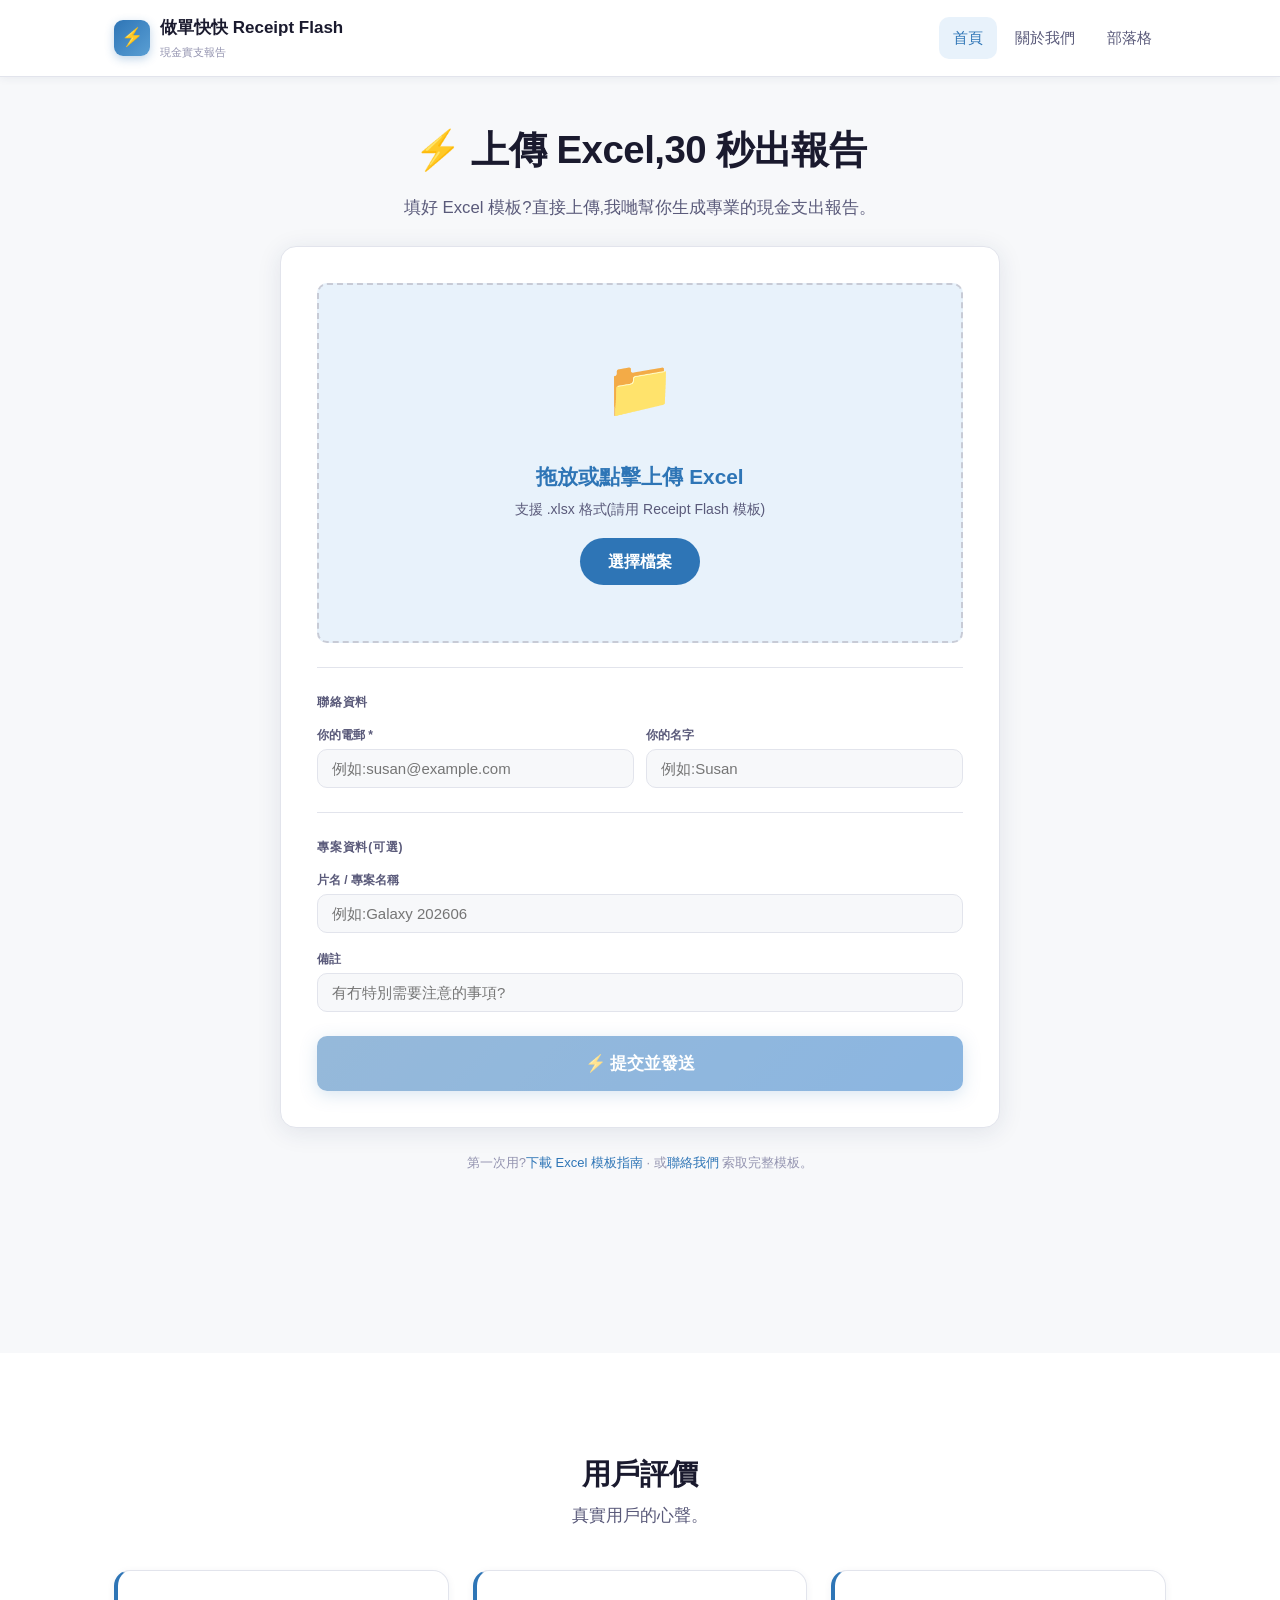
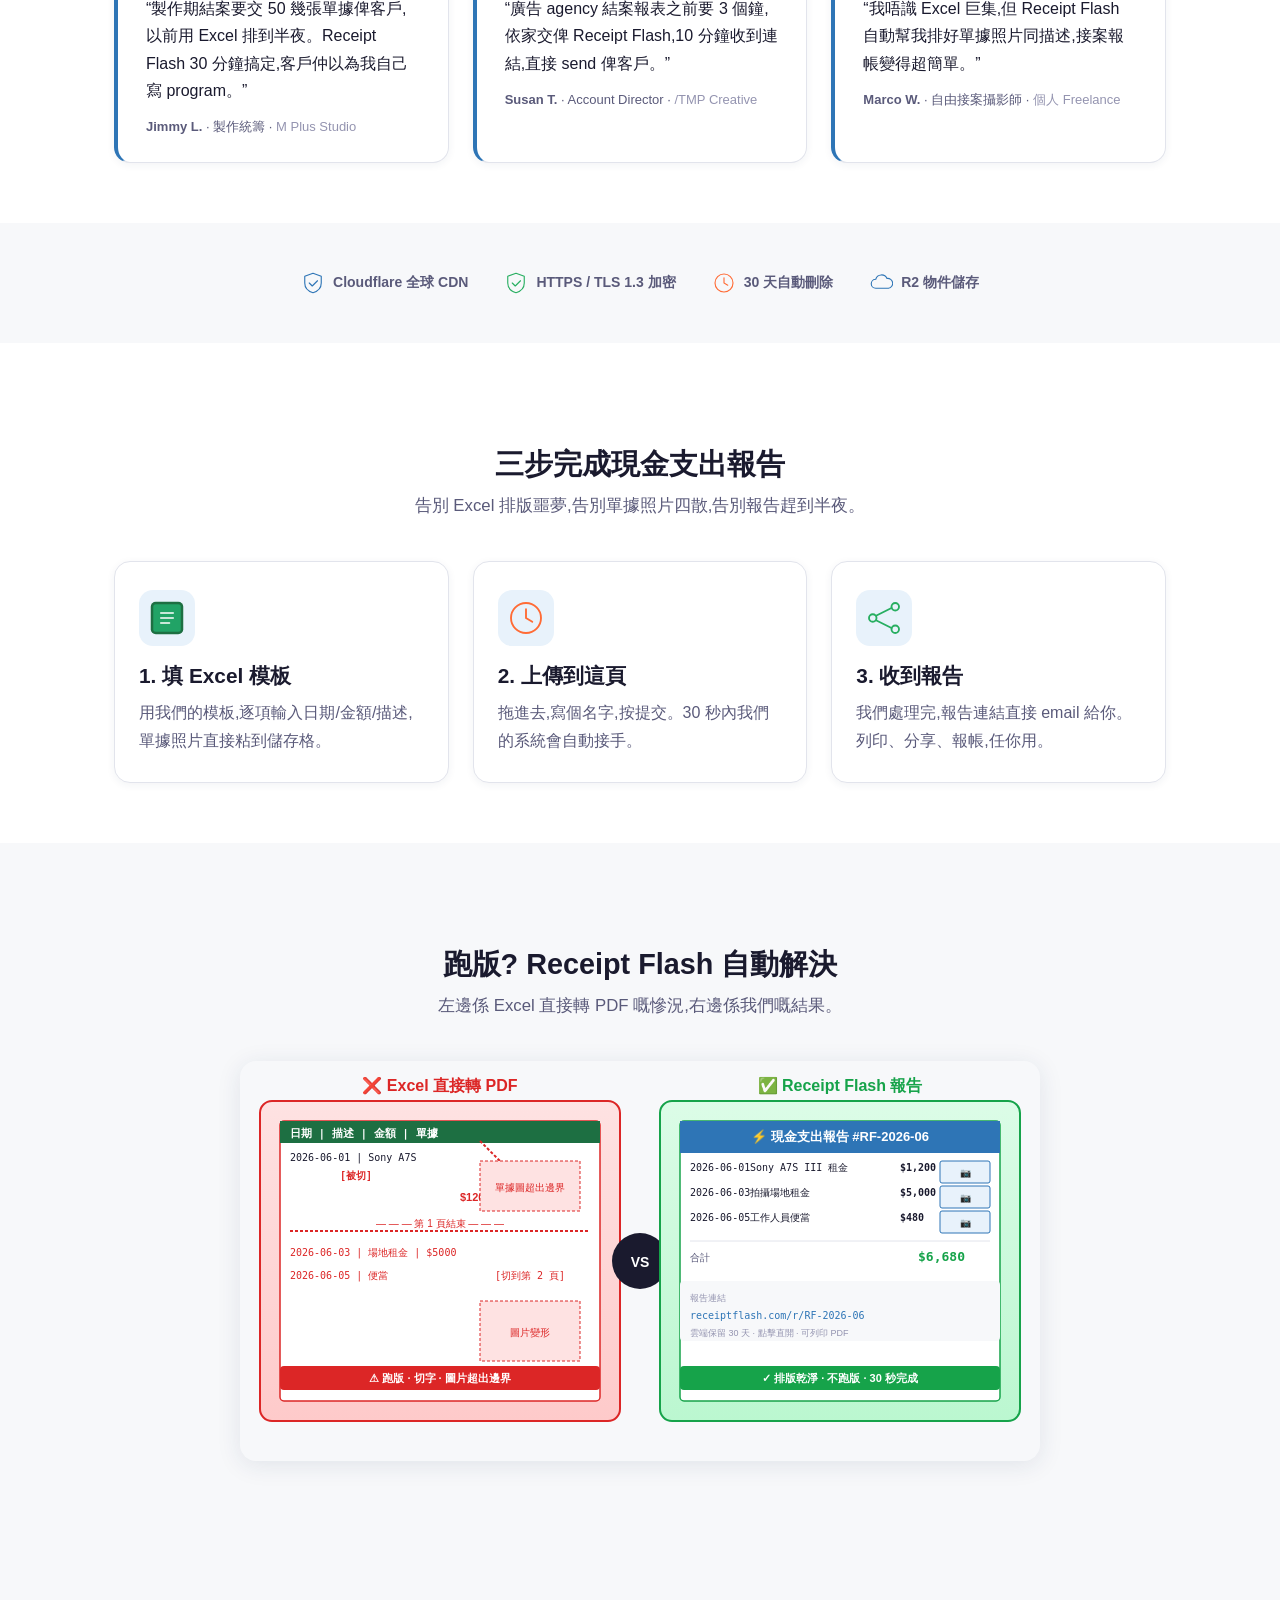
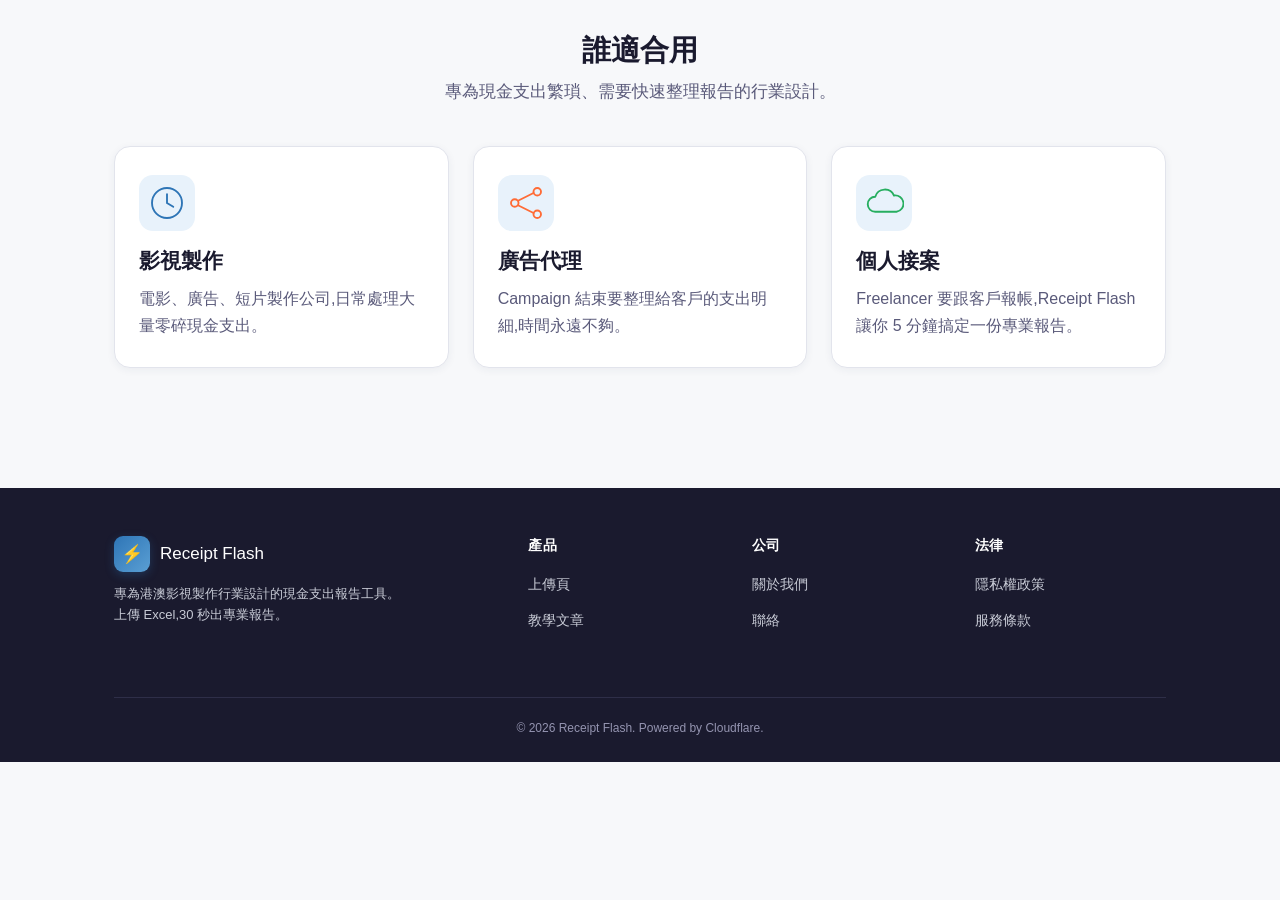
==== index.html @ 972cb915 "feat: v9 source with Discord webhook + FAQ schema + testimonials" ====
<!DOCTYPE html>
<html lang="zh-Hant">
<head>
<meta charset="UTF-8">
<meta name="viewport" content="width=device-width, initial-scale=1.0">
<title>做單快快 Receipt Flash — 上傳 Excel 30 秒出報告</title>
<meta name="description" content="專為港澳影視製作行業設計的現金支出報告工具。上傳 Excel,30 秒出專業報告。">
<meta property="og:type" content="product">
<meta property="og:title" content="做單快快 Receipt Flash — 上傳 Excel 30 秒出報告">
<meta property="og:description" content="專為港澳影視製作行業設計的現金支出報告工具。上傳 Excel,30 秒出專業報告。">
<meta property="og:image" content="https://receiptflash.com/_brand/og-image.svg">
<meta property="og:url" content="https://receiptflash.com/index.html">
<meta name="twitter:card" content="summary_large_image">
<meta name="twitter:title" content="做單快快 Receipt Flash — 上傳 Excel 30 秒出報告">
<meta name="twitter:description" content="專為港澳影視製作行業設計的現金支出報告工具。上傳 Excel,30 秒出專業報告。">
<meta name="twitter:image" content="https://receiptflash.com/_brand/og-image.svg">
<link rel="icon" type="image/svg+xml" href="/_brand/favicon.svg">
<link rel="stylesheet" href="assets/style.css">

<!-- Icon sprite (hidden) -->
<svg xmlns="http://www.w3.org/2000/svg" style="display:none;" aria-hidden="true">
  <symbol id="icon-excel" viewBox="0 0 64 64"><rect x="6" y="6" width="52" height="52" rx="8" fill="#1d6f42"/><rect x="10" y="10" width="44" height="44" rx="4" fill="#21a366"/><path d="M22 24h20M22 32h20M22 40h14" stroke="#fff" stroke-width="2.5" stroke-linecap="round"/></symbol>
  <symbol id="icon-shield" viewBox="0 0 64 64"><path d="M32 6L10 14v18c0 14 9 22 22 26 13-4 22-12 22-26V14L32 6z" fill="none" stroke="currentColor" stroke-width="3" stroke-linejoin="round"/><path d="M22 32l8 8 14-14" fill="none" stroke="currentColor" stroke-width="3" stroke-linecap="round" stroke-linejoin="round"/></symbol>
  <symbol id="icon-clock" viewBox="0 0 64 64"><circle cx="32" cy="32" r="24" fill="none" stroke="currentColor" stroke-width="3"/><path d="M32 18v14l10 6" fill="none" stroke="currentColor" stroke-width="3" stroke-linecap="round"/></symbol>
  <symbol id="icon-cloud" viewBox="0 0 64 64"><path d="M18 46a12 12 0 010-24 16 16 0 0130-2 10 10 0 014 26H18z" fill="none" stroke="currentColor" stroke-width="3" stroke-linejoin="round"/></symbol>
  <symbol id="icon-share" viewBox="0 0 64 64"><circle cx="14" cy="32" r="6" fill="none" stroke="currentColor" stroke-width="3"/><circle cx="50" cy="14" r="6" fill="none" stroke="currentColor" stroke-width="3"/><circle cx="50" cy="50" r="6" fill="none" stroke="currentColor" stroke-width="3"/><path d="M20 28l24-12M20 36l24 12" fill="none" stroke="currentColor" stroke-width="3" stroke-linecap="round"/></symbol>
</svg>
<style>
  /* 上傳頁專用樣式 */
  .upload-hero { padding: 48px 0 24px; }
  .upload-card {
    background: var(--surface);
    border-radius: var(--radius);
    padding: 36px;
    box-shadow: var(--shadow);
    max-width: 720px;
    margin: 0 auto;
    border: 1px solid var(--border);
  }
  .upload-zone {
    border: 2px dashed var(--border-strong);
    border-radius: var(--radius-sm);
    padding: 56px 24px;
    text-align: center;
    cursor: pointer;
    transition: all .2s;
    background: var(--primary-soft);
  }
  .upload-zone:hover, .upload-zone.dragover {
    border-color: var(--primary);
    background: #dceeff;
    transform: translateY(-2px);
  }
  .upload-zone .icon { font-size: 56px; margin-bottom: 12px; }
  .upload-zone h3 { color: var(--primary); margin-bottom: 8px; }
  .upload-zone p { color: var(--text-2); font-size: 14px; margin-bottom: 0; }
  .upload-zone .browse {
    display: inline-block;
    background: var(--primary);
    color: white;
    padding: 10px 28px;
    border-radius: 999px;
    font-weight: 600;
    margin-top: 16px;
  }
  .upload-zone input[type=file] { display: none; }
  .file-preview {
    display: none;
    margin: 0 0 24px;
    background: var(--primary-soft);
    border: 1.5px solid var(--primary);
    border-radius: var(--radius-sm);
    padding: 16px 18px;
    align-items: center;
    gap: 14px;
  }
  .file-preview.show { display: flex; }
  .file-preview .file-icon { font-size: 32px; }
  .file-preview .file-info { flex: 1; min-width: 0; }
  .file-preview .file-name { font-weight: 600; overflow: hidden; text-overflow: ellipsis; white-space: nowrap; }
  .file-preview .file-size { font-size: 12px; color: var(--text-2); margin-top: 2px; }
  .file-preview .file-remove {
    background: none; border: 1.5px solid var(--border);
    border-radius: 50%; width: 28px; height: 28px;
    cursor: pointer; color: var(--muted);
  }
  .file-preview .file-remove:hover { background: #fee2e2; color: #dc2626; border-color: #fca5a5; }
  .form-row { display: flex; gap: 12px; margin-bottom: 16px; }
  .form-field { flex: 1; }
  .form-field label { display: block; font-size: 12px; color: var(--text-2); margin-bottom: 4px; font-weight: 600; }
  .form-section { padding-top: 24px; border-top: 1px solid var(--border); margin-top: 24px; }
  .form-section:first-of-type { padding-top: 0; border-top: none; margin-top: 0; }
  .form-section .form-label { font-size: 12px; font-weight: 700; color: var(--text-2); text-transform: uppercase; letter-spacing: .8px; margin-bottom: 12px; }
  .submit-btn {
    width: 100%;
    padding: 16px;
    background: linear-gradient(135deg, var(--primary) 0%, #1a6fc4 100%);
    color: white;
    border: none;
    border-radius: var(--radius-sm);
    font-size: 17px;
    font-weight: 700;
    cursor: pointer;
    margin-top: 24px;
    display: flex;
    align-items: center;
    justify-content: center;
    gap: 10px;
    box-shadow: 0 4px 16px rgba(46,117,182,.35);
  }
  .submit-btn:hover { transform: translateY(-2px); box-shadow: 0 8px 24px rgba(46,117,182,.4); }
  .submit-btn:disabled { opacity: .5; cursor: not-allowed; transform: none; }
  .submit-btn .spinner {
    width: 18px; height: 18px;
    border: 2.5px solid rgba(255,255,255,.4);
    border-top-color: white;
    border-radius: 50%;
    animation: spin .7s linear infinite;
    display: none;
  }
  .submit-btn.loading .spinner { display: block; }
  .submit-btn.loading .btn-text { display: none; }
  @keyframes spin { to { transform: rotate(360deg); } }
  .loading-overlay {
    display: none; position: fixed; inset: 0;
    background: rgba(255,255,255,.92);
    z-index: 999; align-items: center; justify-content: center;
    flex-direction: column; gap: 16px;
  }
  .loading-overlay.show { display: flex; }
  .loading-spinner {
    width: 48px; height: 48px;
    border: 4px solid var(--primary-soft);
    border-top-color: var(--primary);
    border-radius: 50%;
    animation: spin .8s linear infinite;
  }
  .success-panel { display: none; text-align: center; padding: 40px 0; }
  .success-panel.show { display: block; }
  .success-panel .icon { font-size: 64px; margin-bottom: 12px; }
  .success-panel h2 { color: var(--success); }
  .success-id {
    background: var(--primary-soft);
    border: 1.5px solid var(--primary);
    border-radius: var(--radius-sm);
    padding: 16px 20px;
    margin: 20px 0;
    line-height: 1.7;
    color: var(--text-2);
  }
  .success-id strong { color: var(--primary); font-size: 16px; display: block; margin-bottom: 6px; }
</style>
</head>
<body>

<div id="site-header"></div>

<main>
  <section class="upload-hero">
    <div class="container">
      <div class="text-center mb-3">
        <h1>⚡ 上傳 Excel,30 秒出報告</h1>
        <p style="font-size: 1.05rem; color: var(--text-2); max-width: 560px; margin: 0 auto;">填好 Excel 模板?直接上傳,我哋幫你生成專業的現金支出報告。</p>
      </div>
      <div class="upload-card">

        <div id="upload-form">
          <div class="upload-zone" id="drop-zone" onclick="document.getElementById('file-input').click()">
            <input type="file" id="file-input" accept=".xlsx,.xls" />
            <div class="icon">📁</div>
            <h3>拖放或點擊上傳 Excel</h3>
            <p>支援 .xlsx 格式(請用 Receipt Flash 模板)</p>
            <span class="browse">選擇檔案</span>
          </div>

          <div class="file-preview" id="file-preview">
            <div class="file-icon">📊</div>
            <div class="file-info">
              <div class="file-name" id="file-name"></div>
              <div class="file-size" id="file-size"></div>
            </div>
            <button class="file-remove" id="file-remove" title="移除檔案">✕</button>
          </div>

          <div class="form-section">
            <div class="form-label">聯絡資料</div>
            <div class="form-row">
              <div class="form-field">
                <label>你的電郵 *</label>
                <input type="email" id="applicant-email" placeholder="例如:susan@example.com" required />
              </div>
              <div class="form-field">
                <label>你的名字</label>
                <input type="text" id="applicant-name" placeholder="例如:Susan" />
              </div>
            </div>
          </div>

          <div class="form-section">
            <div class="form-label">專案資料(可選)</div>
            <div class="form-row">
              <div class="form-field">
                <label>片名 / 專案名稱</label>
                <input type="text" id="project-name" placeholder="例如:Galaxy 202606" />
              </div>
            </div>
            <div class="form-row">
              <div class="form-field">
                <label>備註</label>
                <input type="text" id="notes" placeholder="有冇特別需要注意的事項?" />
              </div>
            </div>
          </div>

          <button class="submit-btn" id="submit-btn" onclick="handleSubmit()" disabled>
            <div class="spinner"></div>
            <span class="btn-text">⚡ 提交並發送</span>
          </button>
        </div>

        <div class="success-panel" id="success-panel">
          <div class="icon">🎉</div>
          <h2>已收到!</h2>
          <p>你的 Excel 已成功上傳,Receipt Flash 團隊會盡快處理。</p>
          <div class="success-id">
            <strong id="success-id">REF# RF-000000</strong>
            📧 報告生成後會第一時間 email 給你。<br>
            <span style="font-size:11px;color:var(--muted);">一般 1-2 小時內完成,緊急可聯絡做單快快團隊。</span>
          </div>
          <button class="btn btn-primary" onclick="resetForm()">✅ 完成,再上傳一個</button>
        </div>

      </div>

      <p class="text-center muted mt-3" style="font-size: 13px;">
        第一次用?<a href="/_brand/template-guide.txt" download>下載 Excel 模板指南</a> · 或<a href="mailto:support@receiptflash.com">聯絡我們</a> 索取完整模板。
      </p>

      <div class="ad-slot" data-ad="side-rectangle"></div>
    </div>
  </section>

  <section style="background: var(--surface); padding: 60px 0;">
    <div class="container">
      <h2 class="text-center">用戶評價</h2>
      <p class="lead">真實用戶的心聲。</p>
      <div class="testimonial-grid">
        <blockquote class="testimonial">
          <p>“製作期結案要交 50 幾張單據俾客戶,以前用 Excel 排到半夜。Receipt Flash 30 分鐘搞定,客戶仲以為我自己寫 program。”</p>
          <footer><strong>Jimmy L.</strong> · 製作統籌 · <span class="muted">M Plus Studio</span></footer>
        </blockquote>
        <blockquote class="testimonial">
          <p>“廣告 agency 結案報表之前要 3 個鐘,依家交俾 Receipt Flash,10 分鐘收到連結,直接 send 俾客戶。”</p>
          <footer><strong>Susan T.</strong> · Account Director · <span class="muted">/TMP Creative</span></footer>
        </blockquote>
        <blockquote class="testimonial">
          <p>“我唔識 Excel 巨集,但 Receipt Flash 自動幫我排好單據照片同描述,接案報帳變得超簡單。”</p>
          <footer><strong>Marco W.</strong> · 自由接案攝影師 · <span class="muted">個人 Freelance</span></footer>
        </blockquote>
      </div>
    </div>
  </section>

  <section style="padding: 40px 0; background: var(--bg);">
    <div class="container">
      <div class="trust-badges">
        <div class="badge"><svg class="icon-svg" width="24" height="24" style="color: var(--primary);"><use href="#icon-shield"/></svg><span>Cloudflare 全球 CDN</span></div>
        <div class="badge"><svg class="icon-svg" width="24" height="24" style="color: var(--success);"><use href="#icon-shield"/></svg><span>HTTPS / TLS 1.3 加密</span></div>
        <div class="badge"><svg class="icon-svg" width="24" height="24" style="color: var(--accent);"><use href="#icon-clock"/></svg><span>30 天自動刪除</span></div>
        <div class="badge"><svg class="icon-svg" width="24" height="24" style="color: var(--primary);"><use href="#icon-cloud"/></svg><span>R2 物件儲存</span></div>
      </div>
    </div>
  </section>
  <script>
    // Override form submit until /api/upload is wired up
    (function() {
      const FORMSPREE_ENDPOINT = (window.RECEIPT_FLASH_CONFIG && window.RECEIPT_FLASH_CONFIG.formspreeEndpoint) || '';
      const original = window.handleSubmit;
      window.handleSubmit = async function() {
        const file = document.getElementById('file-input').files[0];
        if (!file) { alert('請先選擇檔案'); return; }
        const email = document.getElementById('applicant-email').value.trim();
        if (!email) { alert('請填寫電郵地址'); return; }
        const emailOk = /^[^\s@]+@[^\s@]+\.[^\s@]+$/.test(email);
        if (!emailOk) { alert('電郵格式不正確'); return; }
        const name = document.getElementById('applicant-name').value.trim();
        const project = document.getElementById('project-name').value.trim();
        const notes = document.getElementById('notes').value.trim();

        const ext = (file.name.split('.').pop() || '').toLowerCase();
        if (!['xlsx', 'xls'].includes(ext)) { alert('只接受 .xlsx 或 .xls 檔案'); return; }

        const overlay = document.getElementById('loading-overlay');
        const loadingMsg = document.getElementById('loading-msg');
        const progressBar = document.getElementById('upload-progress');
        overlay.classList.add('show');
        loadingMsg.textContent = '正在上傳 Excel...';
        if (progressBar) progressBar.style.width = '15%';

        // Try Formspree if endpoint configured, else fallback to mailto
        if (!FORMSPREE_ENDPOINT) {
          // mailto fallback (no backend yet)
          setTimeout(() => { if (progressBar) progressBar.style.width = '100%'; }, 100);
          const subject = encodeURIComponent('[Receipt Flash] 上傳請求 - ' + file.name);
          const body = encodeURIComponent(
            '你好,\n\n我想上傳以下 Excel:\n\n' +
            '檔案: ' + file.name + ' (' + file.size + ' bytes)\n' +
            '電郵: ' + email + '\n' +
            '姓名: ' + name + '\n' +
            '專案: ' + project + '\n' +
            '備註: ' + notes + '\n\n' +
            '(系統提示: 請將 Excel 附件回覆此 email,我哋會手動處理。)\n'
          );
          setTimeout(() => {
            overlay.classList.remove('show');
            if (progressBar) progressBar.style.width = '0%';
            window.location.href = 'mailto:support@receiptflash.com?subject=' + subject + '&body=' + body;
          }, 800);
          return;
        }

        // Formspree upload via XHR for progress
        const formData = new FormData();
        formData.append('email', email);
        formData.append('name', name);
        formData.append('project', project);
        formData.append('notes', notes);
        formData.append('file', file);
        formData.append('_subject', '[Receipt Flash] ' + file.name);

        const xhr = new XMLHttpRequest();
        xhr.open('POST', FORMSPREE_ENDPOINT);
        xhr.upload.onprogress = function(e) {
          if (e.lengthComputable && progressBar) {
            const pct = Math.round((e.loaded / e.total) * 80) + 15;
            progressBar.style.width = pct + '%';
            loadingMsg.textContent = '上傳中 ' + pct + '%';
          }
        };
        xhr.onload = function() {
          if (progressBar) progressBar.style.width = '100%';
          loadingMsg.textContent = '處理中...';
          if (xhr.status >= 200 && xhr.status < 300) {
            const ref = 'RF-' + Date.now().toString(36).toUpperCase();
            document.getElementById('success-id').textContent = 'REF# ' + ref;
            setTimeout(() => {
              overlay.classList.remove('show');
              if (progressBar) progressBar.style.width = '0%';
              document.getElementById('upload-form').style.display = 'none';
              document.getElementById('success-panel').classList.add('show');
            }, 500);
          } else {
            overlay.classList.remove('show');
            if (progressBar) progressBar.style.width = '0%';
            alert('上傳失敗 (' + xhr.status + '),請稍後再試或聯絡 support@receiptflash.com。');
          }
        };
        xhr.onerror = function() {
          overlay.classList.remove('show');
          if (progressBar) progressBar.style.width = '0%';
          alert('網絡錯誤,請檢查連線後再試。');
        };
        xhr.send(formData);
      };

      // Allow Cmd/Ctrl+Enter to submit
      document.addEventListener('keydown', function(e) {
        if ((e.metaKey || e.ctrlKey) && e.key === 'Enter') {
          const btn = document.getElementById('submit-btn');
          if (btn && !btn.disabled) window.handleSubmit();
        }
      });
    })();
  </script>

  <section style="background: var(--surface); padding: 60px 0;">
    <div class="container">
      <h2 class="text-center">三步完成現金支出報告</h2>
      <p class="lead">告別 Excel 排版噩夢,告別單據照片四散,告別報告趕到半夜。</p>
      <div class="card-grid">
        <div class="card">
          <div class="card-icon"><svg class="icon-svg" width="40" height="40"><use href="#icon-excel"/></svg></div>
          <h3>1. 填 Excel 模板</h3>
          <p>用我們的模板,逐項輸入日期/金額/描述,單據照片直接粘到儲存格。</p>
        </div>
        <div class="card">
          <div class="card-icon"><svg class="icon-svg" style="color: var(--accent);" width="40" height="40"><use href="#icon-clock"/></svg></div>
          <h3>2. 上傳到這頁</h3>
          <p>拖進去,寫個名字,按提交。30 秒內我們的系統會自動接手。</p>
        </div>
        <div class="card">
          <div class="card-icon"><svg class="icon-svg" style="color: var(--success);" width="40" height="40"><use href="#icon-share"/></svg></div>
          <h3>3. 收到報告</h3>
          <p>我們處理完,報告連結直接 email 給你。列印、分享、報帳,任你用。</p>
        </div>
      </div>
    </div>
  </section>

  <section style="background: var(--bg); padding: 60px 0;">
    <div class="container">
      <h2 class="text-center">跑版? Receipt Flash 自動解決</h2>
      <p class="lead">左邊係 Excel 直接轉 PDF 嘅慘況,右邊係我們嘅結果。</p>
      <div class="text-center">
        <img src="/_brand/before-after.svg" alt="Excel 跑版 vs Receipt Flash 自動報告對比" style="max-width: 800px; width: 100%; height: auto; border-radius: var(--radius); box-shadow: var(--shadow); margin: 0 auto;" loading="lazy">
      </div>
    </div>
  </section>

  <section>
    <div class="container">
      <h2 class="text-center">誰適合用</h2>
      <p class="lead">專為現金支出繁瑣、需要快速整理報告的行業設計。</p>
      <div class="card-grid">
        <div class="card">
          <div class="card-icon"><svg class="icon-svg" style="color: var(--primary);" width="40" height="40"><use href="#icon-clock"/></svg></div>
          <h3>影視製作</h3>
          <p>電影、廣告、短片製作公司,日常處理大量零碎現金支出。</p>
        </div>
        <div class="card">
          <div class="card-icon"><svg class="icon-svg" style="color: var(--accent);" width="40" height="40"><use href="#icon-share"/></svg></div>
          <h3>廣告代理</h3>
          <p>Campaign 結束要整理給客戶的支出明細,時間永遠不夠。</p>
        </div>
        <div class="card">
          <div class="card-icon"><svg class="icon-svg" style="color: var(--success);" width="40" height="40"><use href="#icon-cloud"/></svg></div>
          <h3>個人接案</h3>
          <p>Freelancer 要跟客戶報帳,Receipt Flash 讓你 5 分鐘搞定一份專業報告。</p>
        </div>
      </div>
    </div>
  </section>
</main>

<div id="site-footer"></div>

<div class="ad-slot" data-ad="header-banner" style="margin: 24px auto; max-width: 728px;"></div>

<div class="loading-overlay" id="loading-overlay">
  <div class="loading-spinner"></div>
  <p id="loading-msg" style="font-weight: 600;">正在上傳...</p>
  <div class="progress-track"><div class="progress-bar" id="upload-progress"></div></div>
  <small style="color: var(--muted);">請稍候,唔好關閉視窗 · Cmd/Ctrl+Enter 快速提交</small>
</div>

<script src="assets/main.js"></script>
<script src="_ads/adsense.js"></script>
<script>
  let selectedFile = null;
  const fileInput = document.getElementById('file-input');
  const dropZone = document.getElementById('drop-zone');
  const filePreview = document.getElementById('file-preview');
  const fileName = document.getElementById('file-name');
  const fileSize = document.getElementById('file-size');
  const fileRemove = document.getElementById('file-remove');
  const submitBtn = document.getElementById('submit-btn');

  fileInput.addEventListener('change', (e) => { if (e.target.files.length > 0) selectFile(e.target.files[0]); });
  dropZone.addEventListener('dragover', (e) => { e.preventDefault(); dropZone.classList.add('dragover'); });
  dropZone.addEventListener('dragleave', () => dropZone.classList.remove('dragover'));
  dropZone.addEventListener('drop', (e) => { e.preventDefault(); dropZone.classList.remove('dragover'); if (e.dataTransfer.files.length > 0) selectFile(e.dataTransfer.files[0]); });

  function selectFile(file) {
    const ext = file.name.split('.').pop().toLowerCase();
    if (!['xlsx','xls'].includes(ext)) { alert('請上傳 Excel 檔案(.xlsx 或 .xls)'); return; }
    selectedFile = file;
    fileName.textContent = file.name;
    fileSize.textContent = formatSize(file.size);
    filePreview.classList.add('show');
    submitBtn.disabled = false;
  }
  function formatSize(bytes) {
    if (bytes < 1024) return bytes + ' B';
    if (bytes < 1024*1024) return (bytes/1024).toFixed(1) + ' KB';
    return (bytes/(1024*1024)).toFixed(1) + ' MB';
  }
  fileRemove.addEventListener('click', () => {
    selectedFile = null; filePreview.classList.remove('show');
    submitBtn.disabled = true; fileInput.value = '';
  });

  async function handleSubmit() {
    if (!selectedFile) return;
    const email = document.getElementById('applicant-email').value.trim();
    if (!email) { alert('請填寫電郵地址'); return; }
    const overlay = document.getElementById('loading-overlay');
    const loadingMsg = document.getElementById('loading-msg');
    overlay.classList.add('show');
    loadingMsg.textContent = '正在讀取檔案...';
    const name = document.getElementById('applicant-name').value.trim();
    const project = document.getElementById('project-name').value.trim();
    const notes = document.getElementById('notes').value.trim();
    const formData = new FormData();
    formData.append('email', email);
    formData.append('name', name);
    formData.append('project', project);
    formData.append('notes', notes);
    formData.append('file', selectedFile);
    loadingMsg.textContent = '正在上傳到雲端...';
    try {
      const res = await fetch('/api/upload', { method: 'POST', body: formData });
      if (!res.ok) throw new Error('upload failed');
      const data = await res.json();
      if (!data.success) throw new Error('server error');
      document.getElementById('success-id').textContent = 'REF# ' + data.ref;
    } catch (err) {
      overlay.classList.remove('show');
      alert('上傳失敗,請稍後再試,或聯絡做單快快團隊。');
      console.error(err); return;
    }
    overlay.classList.remove('show');
    document.getElementById('upload-form').style.display = 'none';
    document.getElementById('success-panel').classList.add('show');
  }

  function resetForm() {
    selectedFile = null; filePreview.classList.remove('show');
    submitBtn.disabled = true; fileInput.value = '';
    document.getElementById('applicant-email').value = '';
    document.getElementById('applicant-name').value = '';
    document.getElementById('project-name').value = '';
    document.getElementById('notes').value = '';
    document.getElementById('upload-form').style.display = 'block';
    document.getElementById('success-panel').classList.remove('show');
  }
</script>
</body>
</html>
---- assets/style.css ----
/* ===== ReceiptFlash 共用樣式 ===== */

:root {
  --primary: #2e75b6;
  --primary-dark: #1a4f7a;
  --primary-soft: #e8f2fb;
  --accent: #ff6b35;
  --accent-soft: #fff0e8;
  --success: #27ae60;
  --warning: #f39c12;
  --bg: #f7f8fa;
  --surface: #ffffff;
  --text: #1a1a2e;
  --text-2: #5a5a7a;
  --muted: #9494b0;
  --border: #e2e4ec;
  --border-strong: #c8cbd6;
  --radius: 16px;
  --radius-sm: 10px;
  --shadow-sm: 0 2px 8px rgba(30,50,90,.06);
  --shadow: 0 4px 24px rgba(30,50,90,.1);
  --shadow-lg: 0 12px 48px rgba(30,50,90,.14);
  --font-sans: -apple-system, BlinkMacSystemFont, "PingFang TC", "Microsoft JhengHei", "Segoe UI", "Helvetica Neue", sans-serif;
  --font-mono: "SF Mono", Menlo, Consolas, monospace;
  --max-width: 1100px;
  --max-width-narrow: 720px;
}

* { box-sizing: border-box; margin: 0; padding: 0; }
html { scroll-behavior: smooth; }
body {
  font-family: var(--font-sans);
  background: var(--bg);
  color: var(--text);
  line-height: 1.7;
  font-size: 16px;
  min-height: 100vh;
  display: flex;
  flex-direction: column;
}

a { color: var(--primary); text-decoration: none; transition: color .2s; }
a:hover { color: var(--primary-dark); }

img { max-width: 100%; height: auto; }

h1, h2, h3, h4, h5, h6 { line-height: 1.3; color: var(--text); margin-bottom: .5em; }
h1 { font-size: 2.4rem; font-weight: 800; letter-spacing: -.5px; }
h2 { font-size: 1.8rem; font-weight: 700; margin-top: 1.5em; }
h3 { font-size: 1.3rem; font-weight: 700; margin-top: 1.3em; }

p { margin-bottom: 1em; }

ul, ol { padding-left: 1.5em; margin-bottom: 1em; }
li { margin-bottom: .3em; }

code { background: #f0f0f5; padding: 2px 6px; border-radius: 4px; font-family: var(--font-mono); font-size: .9em; }
pre { background: #1a1a2e; color: #a8ff78; padding: 16px 20px; border-radius: var(--radius-sm); overflow-x: auto; margin: 12px 0; }
pre code { background: none; color: inherit; padding: 0; }

blockquote {
  border-left: 4px solid var(--primary);
  padding: 12px 20px;
  margin: 16px 0;
  background: var(--primary-soft);
  border-radius: 0 var(--radius-sm) var(--radius-sm) 0;
  color: var(--text-2);
}

/* ===== Header ===== */
.site-header {
  background: var(--surface);
  border-bottom: 1px solid var(--border);
  padding: 14px 24px;
  position: sticky;
  top: 0;
  z-index: 100;
  box-shadow: var(--shadow-sm);
}
.site-header .container {
  max-width: var(--max-width);
  margin: 0 auto;
  display: flex;
  align-items: center;
  justify-content: space-between;
  gap: 24px;
}
.brand {
  display: flex;
  align-items: center;
  gap: 10px;
  text-decoration: none;
  color: var(--text);
  font-weight: 700;
}
.brand-icon {
  width: 36px; height: 36px;
  background: linear-gradient(135deg, var(--primary) 0%, #5a9fd4 100%);
  border-radius: 9px;
  display: flex; align-items: center; justify-content: center;
  font-size: 18px; color: white;
  box-shadow: 0 3px 10px rgba(46,117,182,.3);
}
.brand-text { font-size: 17px; }
.brand-sub { font-size: 11px; color: var(--muted); font-weight: 500; }
.nav { display: flex; gap: 4px; }
.nav a {
  padding: 8px 14px;
  border-radius: var(--radius-sm);
  color: var(--text-2);
  font-weight: 500;
  font-size: 15px;
  transition: all .2s;
}
.nav a:hover { background: var(--primary-soft); color: var(--primary); }
.nav a.active { color: var(--primary); background: var(--primary-soft); }

.nav-toggle { display: none; background: none; border: none; font-size: 24px; cursor: pointer; padding: 4px 8px; color: var(--text); }

@media (max-width: 720px) {
  .nav { display: none; flex-direction: column; gap: 0; position: absolute; top: 100%; right: 0; left: 0; background: var(--surface); padding: 8px 0; border-bottom: 1px solid var(--border); }
  .nav.open { display: flex; }
  .nav a { width: 100%; border-radius: 0; padding: 12px 24px; }
  .nav-toggle { display: block; }
}

/* ===== Main ===== */
main { flex: 1; }

.container { max-width: var(--max-width); margin: 0 auto; padding: 0 24px; }
.container.narrow { max-width: var(--max-width-narrow); }

.hero {
  background: linear-gradient(135deg, var(--primary-dark) 0%, var(--primary) 100%);
  color: white;
  padding: 80px 24px 64px;
  text-align: center;
  position: relative;
  overflow: hidden;
}
.hero::before {
  content: '';
  position: absolute;
  top: -50%; right: -20%;
  width: 600px; height: 600px;
  background: radial-gradient(circle, rgba(255,255,255,.08) 0%, transparent 70%);
  pointer-events: none;
}
.hero h1 { color: white; font-size: 3rem; max-width: 720px; margin: 0 auto .4em; }
.hero p { font-size: 1.15rem; opacity: .9; max-width: 640px; margin: 0 auto 1.5em; }
.hero .btn { font-size: 1.1rem; padding: 14px 32px; }

/* ===== Sections ===== */
section { padding: 60px 0; }
section h2 { text-align: center; margin-bottom: .3em; }
section .lead { text-align: center; color: var(--text-2); max-width: 640px; margin: 0 auto 40px; font-size: 1.05rem; }

/* ===== Cards ===== */
.card-grid {
  display: grid;
  grid-template-columns: repeat(auto-fit, minmax(280px, 1fr));
  gap: 24px;
}
.card {
  background: var(--surface);
  border: 1px solid var(--border);
  border-radius: var(--radius);
  padding: 28px 24px;
  box-shadow: var(--shadow-sm);
  transition: all .25s;
}
.card:hover { transform: translateY(-4px); box-shadow: var(--shadow); border-color: var(--primary); }
.card .icon { font-size: 2.4rem; margin-bottom: 12px; }
.card .card-icon {
  width: 56px; height: 56px;
  border-radius: 14px;
  background: var(--primary-soft);
  display: inline-flex; align-items: center; justify-content: center;
  margin-bottom: 16px;
}
.card .card-icon .icon-svg { color: var(--primary); }
.card h3 { margin-top: 0; }
.card p { color: var(--text-2); margin-bottom: 0; }

/* ===== Buttons ===== */
.btn {
  display: inline-block;
  padding: 12px 28px;
  border-radius: var(--radius-sm);
  font-weight: 700;
  font-size: 15px;
  cursor: pointer;
  text-decoration: none;
  border: none;
  transition: all .2s;
  font-family: inherit;
}
.btn-primary {
  background: linear-gradient(135deg, var(--primary) 0%, #1a6fc4 100%);
  color: white;
  box-shadow: 0 4px 16px rgba(46,117,182,.35);
}
.btn-primary:hover { transform: translateY(-2px); box-shadow: 0 8px 24px rgba(46,117,182,.4); color: white; }
.btn-accent {
  background: var(--accent);
  color: white;
}
.btn-accent:hover { background: #e35a25; color: white; }
.btn-outline {
  background: var(--surface);
  color: var(--primary);
  border: 1.5px solid var(--primary);
}
.btn-outline:hover { background: var(--primary-soft); }

/* ===== Article / Long-form Content ===== */
.article {
  background: var(--surface);
  border-radius: var(--radius);
  padding: 48px 40px;
  margin: 40px auto;
  max-width: var(--max-width-narrow);
  box-shadow: var(--shadow-sm);
  border: 1px solid var(--border);
}
.article h1 { margin-top: 0; }
.article h2 { border-bottom: 2px solid var(--primary-soft); padding-bottom: 8px; }
.article .meta { color: var(--muted); font-size: 14px; margin-bottom: 24px; }
.article .toc {
  background: var(--primary-soft);
  border-radius: var(--radius-sm);
  padding: 16px 20px;
  margin-bottom: 32px;
}
.article .toc h4 { margin: 0 0 8px; color: var(--primary); font-size: 14px; }
.article .toc ul { padding-left: 20px; margin: 0; }
.article .toc a { color: var(--text-2); }
.article .cta {
  background: var(--accent-soft);
  border-left: 4px solid var(--accent);
  padding: 20px 24px;
  border-radius: 0 var(--radius-sm) var(--radius-sm) 0;
  margin: 32px 0;
  text-align: center;
}
.article .cta a { display: inline-block; margin-top: 12px; }

/* ===== Testimonial ===== */
.testimonial-grid {
  display: grid;
  grid-template-columns: repeat(auto-fit, minmax(280px, 1fr));
  gap: 24px;
  max-width: 1100px;
  margin: 0 auto;
}
.testimonial {
  background: var(--surface);
  border: 1px solid var(--border);
  border-left: 4px solid var(--primary);
  border-radius: var(--radius);
  padding: 24px 28px;
  margin: 0;
  box-shadow: var(--shadow-sm);
  transition: all .25s;
}
.testimonial:hover { transform: translateY(-2px); box-shadow: var(--shadow); }
.testimonial p {
  font-size: 1rem;
  color: var(--text);
  margin: 0 0 12px;
  line-height: 1.7;
}
.testimonial footer {
  font-size: 13px;
  color: var(--text-2);
}

/* ===== Trust Badges ===== */
.trust-badges {
  display: flex;
  flex-wrap: wrap;
  justify-content: center;
  gap: 20px 36px;
  padding: 8px 0;
}
.trust-badges .badge {
  display: inline-flex;
  align-items: center;
  gap: 8px;
  font-size: 14px;
  font-weight: 600;
  color: var(--text-2);
}
.trust-badges .badge .icon-svg { flex-shrink: 0; }

/* ===== Loading / Progress ===== */
.progress-track {
  width: 240px;
  height: 6px;
  background: var(--border);
  border-radius: 3px;
  overflow: hidden;
  margin: 12px 0;
}
.progress-bar {
  height: 100%;
  width: 0%;
  background: linear-gradient(90deg, var(--primary) 0%, var(--accent) 100%);
  border-radius: 3px;
  transition: width .25s ease;
}
.loading-overlay .progress-track {
  background: rgba(0,0,0,.08);
}

/* ===== Footer ===== */
.site-footer {
  background: #1a1a2e;
  color: #c8cbd6;
  padding: 48px 24px 24px;
  margin-top: 60px;
}
.site-footer .container { display: grid; grid-template-columns: 2fr 1fr 1fr 1fr; gap: 32px; }
.site-footer h4 { color: white; font-size: 14px; margin-bottom: 16px; text-transform: uppercase; letter-spacing: .5px; }
.site-footer ul { list-style: none; padding: 0; }
.site-footer li { margin-bottom: 8px; }
.site-footer a { color: #c8cbd6; font-size: 14px; }
.site-footer a:hover { color: white; }
.site-footer .brand-mini { display: flex; align-items: center; gap: 10px; margin-bottom: 12px; }
.site-footer p { font-size: 13px; line-height: 1.6; }
.footer-bottom { grid-column: 1 / -1; border-top: 1px solid #2e2e48; padding-top: 20px; margin-top: 16px; text-align: center; font-size: 12px; color: var(--muted); }

@media (max-width: 720px) {
  .site-footer .container { grid-template-columns: 1fr; gap: 24px; }
  .article { padding: 28px 20px; margin: 20px auto; }
  h1 { font-size: 1.9rem; }
  .hero { padding: 60px 20px 40px; }
  .hero h1 { font-size: 2rem; }
}

/* ===== Ad slots ===== */
.ad-slot {
  margin: 32px auto;
  padding: 0;
  text-align: center;
  max-width: 100%;
  min-height: 90px;
}
.ad-slot[data-ad="header-banner"] { max-width: 728px; }
.ad-slot[data-ad="side-rectangle"] { max-width: 336px; }
.ad-slot[data-ad="in-article-blog"] { margin: 28px 0; }
.ad-slot:not(.ad-loaded)::before {
  content: '廣告載入中…';
  display: block;
  font-size: 11px;
  color: var(--muted);
  letter-spacing: 1px;
  padding: 20px;
  background: #fafbfc;
  border-radius: var(--radius-sm);
}

/* ===== FAQ ===== */
.faq-item { border-bottom: 1px solid var(--border); padding: 16px 0; }
.faq-item:last-child { border-bottom: none; }
.faq-item h3 { margin: 0 0 8px; font-size: 1.1rem; color: var(--primary); }

/* ===== Forms ===== */
input, textarea, select {
  width: 100%;
  padding: 10px 14px;
  border: 1.5px solid var(--border);
  border-radius: var(--radius-sm);
  font-size: 15px;
  font-family: inherit;
  background: var(--bg);
  color: var(--text);
  transition: border-color .2s, background .2s;
}
input:focus, textarea:focus, select:focus {
  border-color: var(--primary);
  background: var(--surface);
  outline: none;
}

/* ===== Utility ===== */
.text-center { text-align: center; }
.mb-0 { margin-bottom: 0 !important; }
.mb-1 { margin-bottom: 8px; }
.mb-2 { margin-bottom: 16px; }
.mb-3 { margin-bottom: 24px; }
.mb-4 { margin-bottom: 32px; }
.mt-2 { margin-top: 16px; }
.mt-3 { margin-top: 24px; }
.muted { color: var(--muted); }
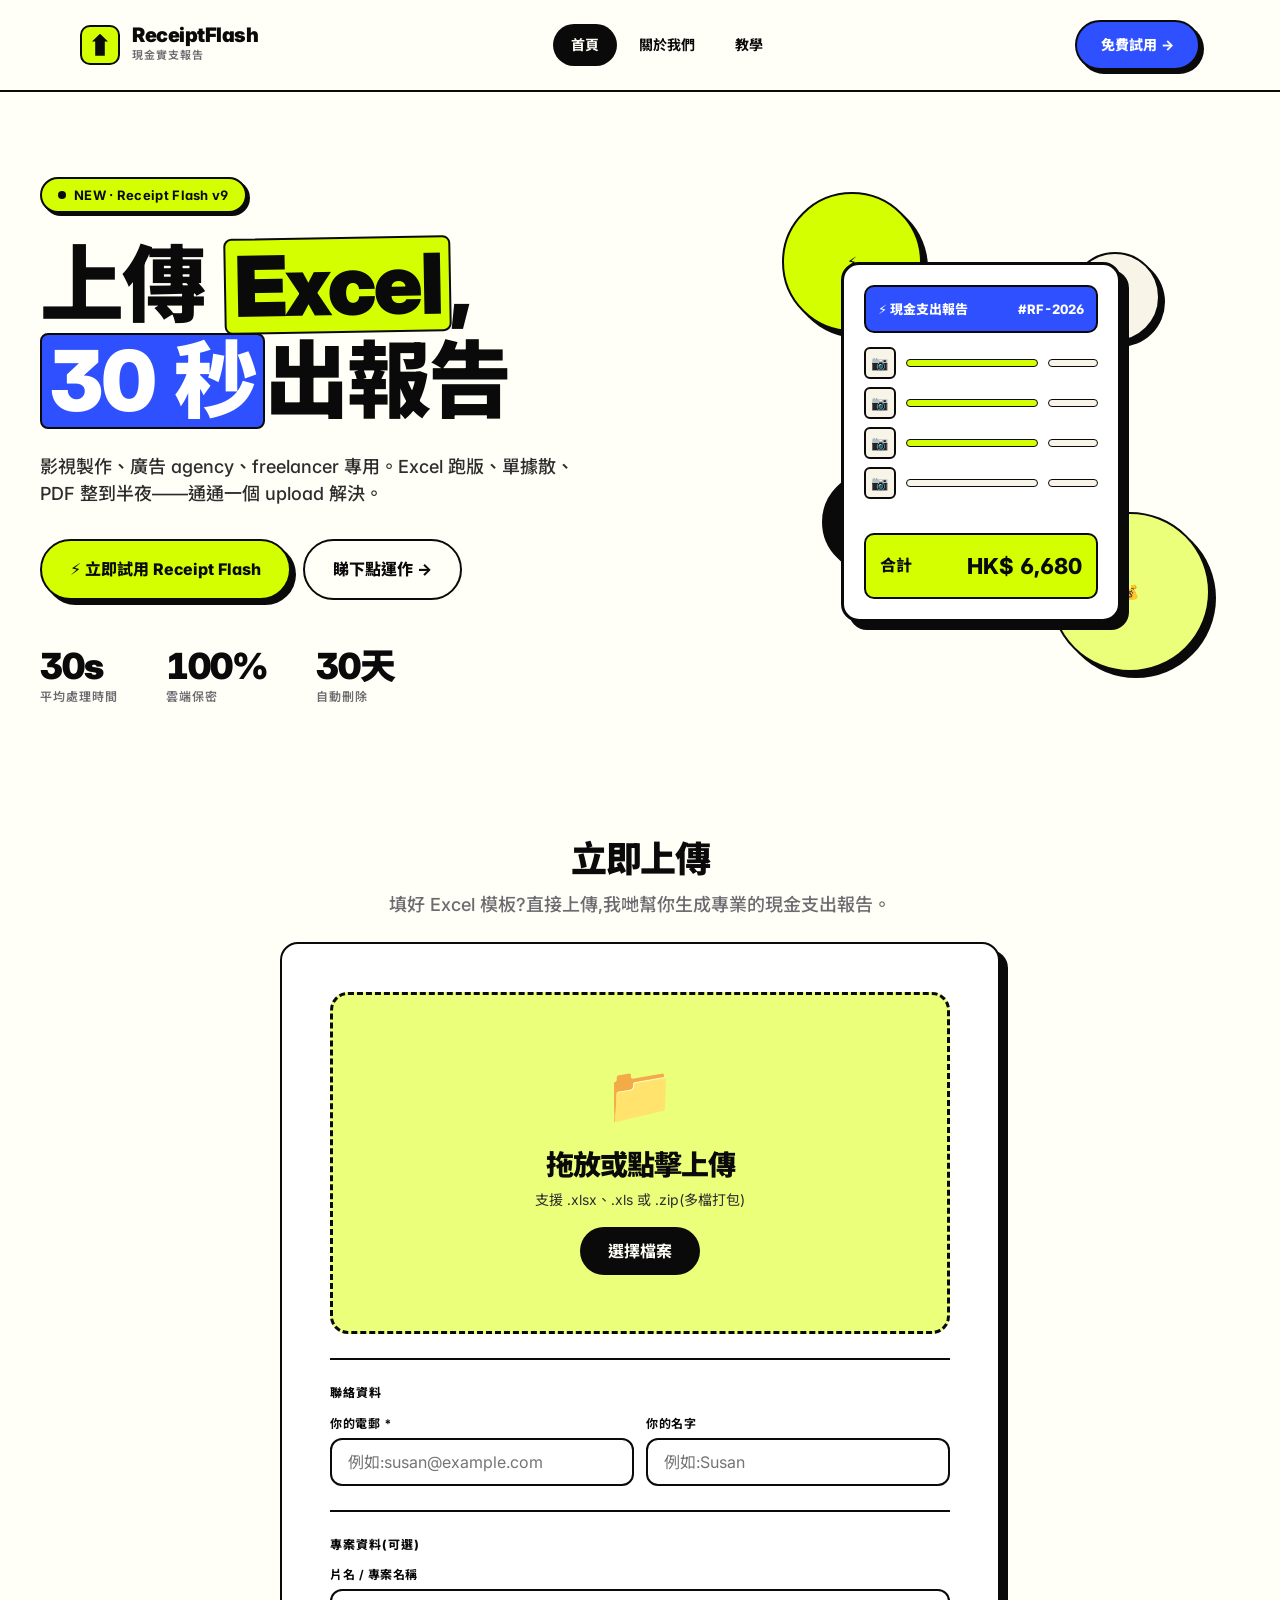
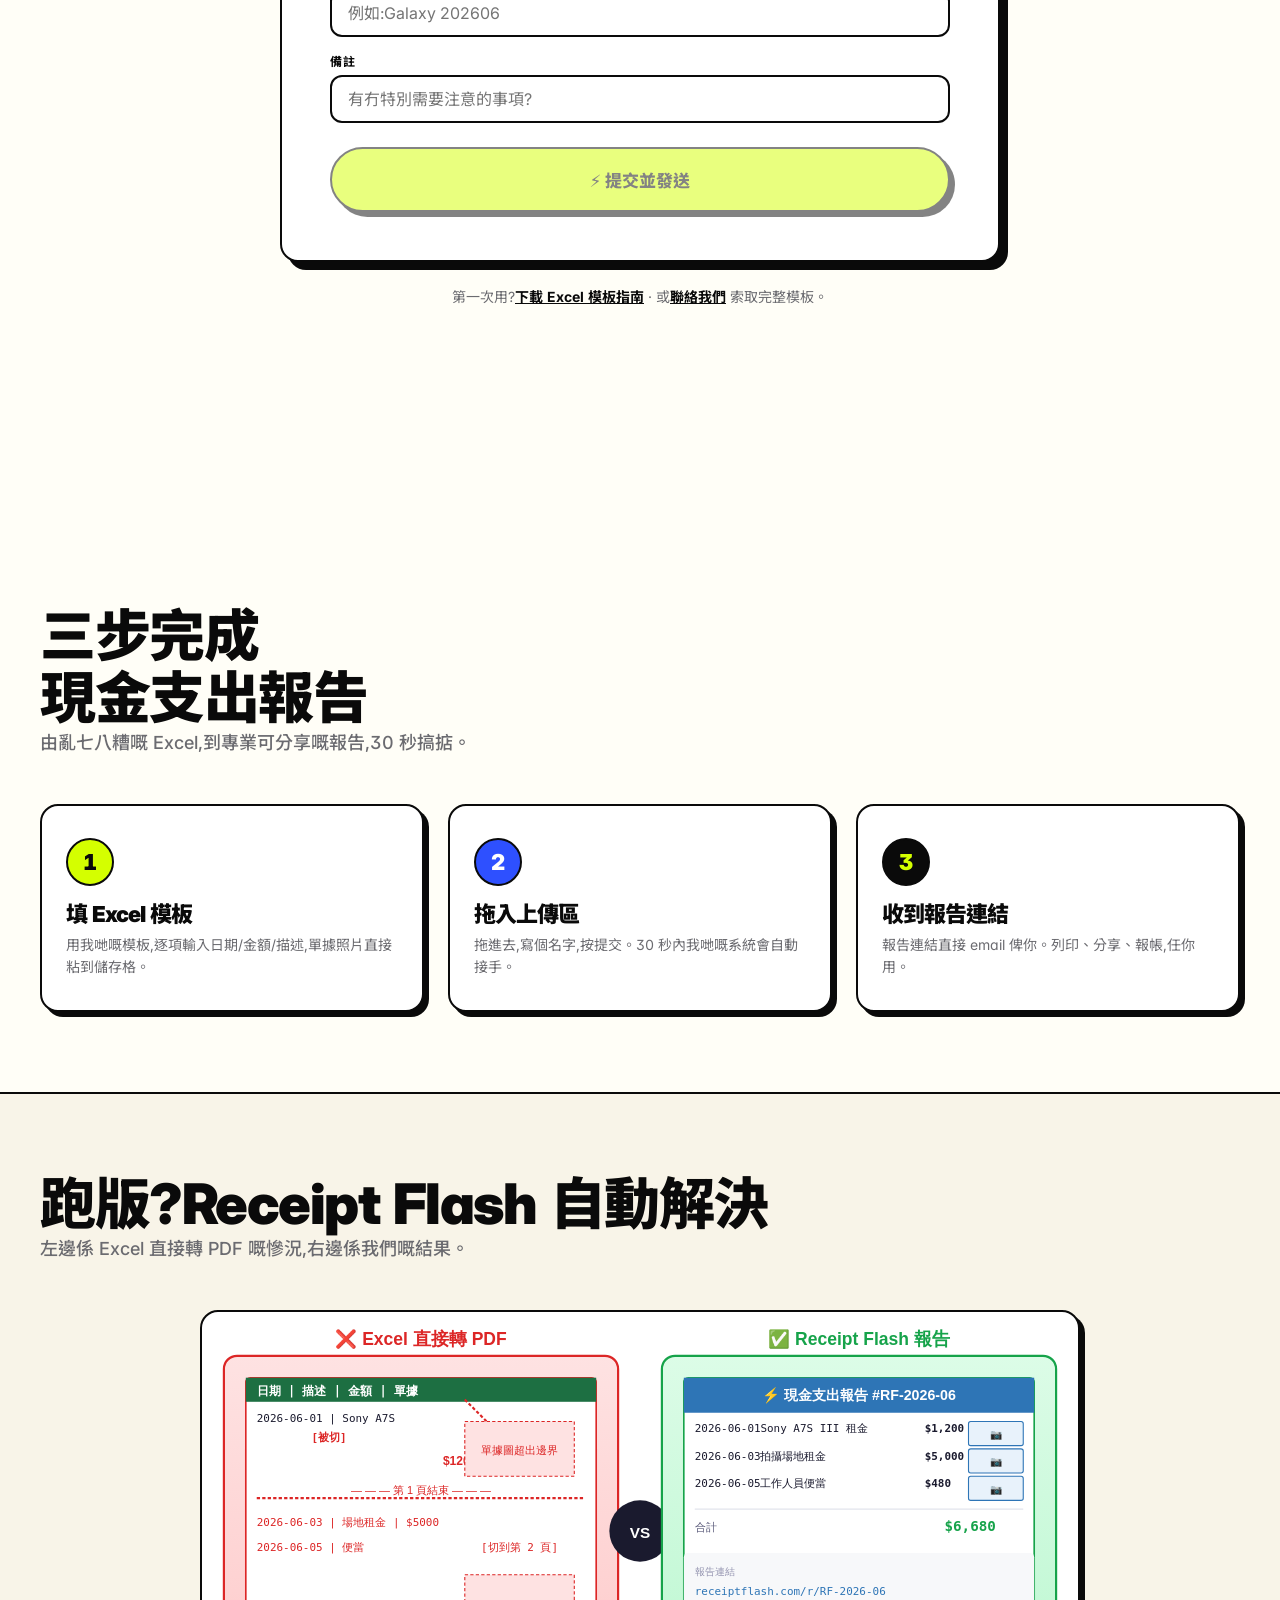
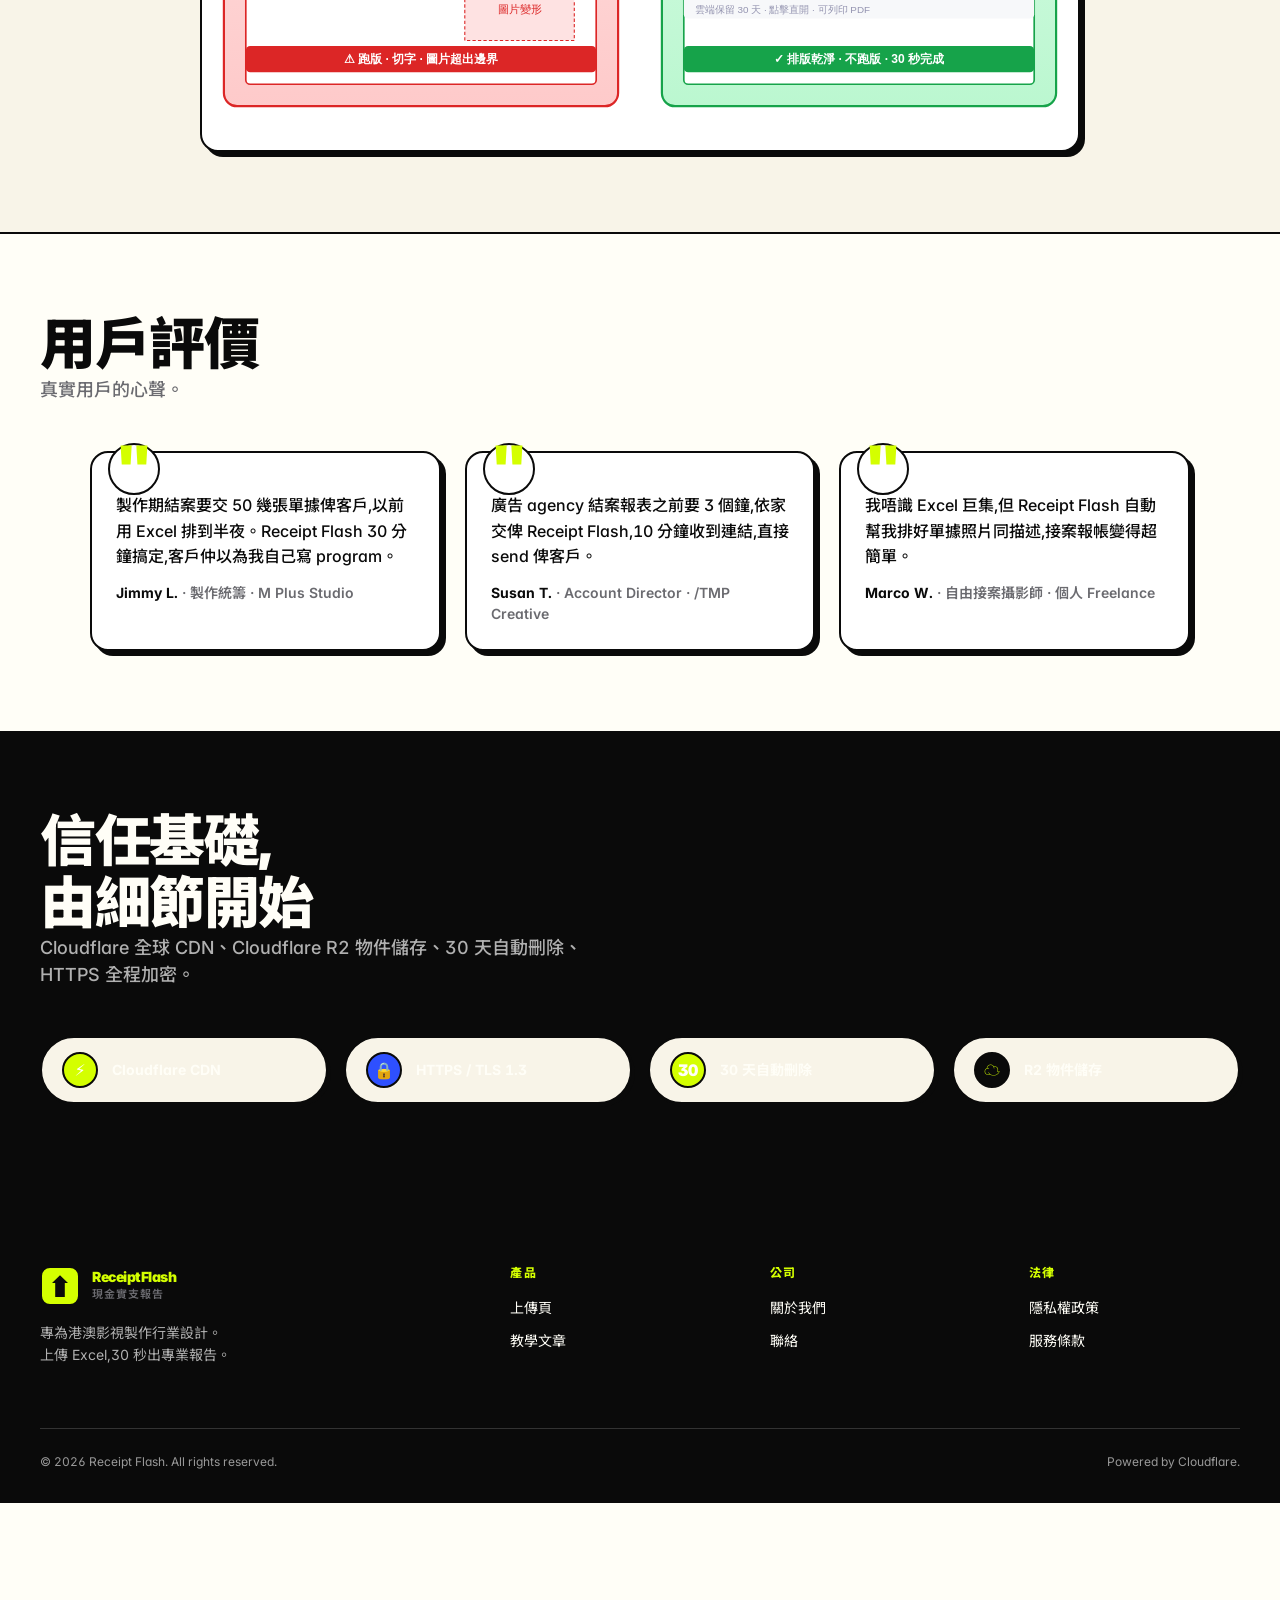
==== commit 32048c33: "feat: v11 — neo-brutalist redesign + .zip upload" ====
--- a/index.html
+++ b/index.html
@@ -5,150 +5,26 @@
 <meta name="viewport" content="width=device-width, initial-scale=1.0">
 <title>做單快快 Receipt Flash — 上傳 Excel 30 秒出報告</title>
 <meta name="description" content="專為港澳影視製作行業設計的現金支出報告工具。上傳 Excel,30 秒出專業報告。">
+<link rel="icon" type="image/svg+xml" href="/_brand/favicon.svg">
+<link rel="preconnect" href="https://fonts.googleapis.com">
+<link rel="preconnect" href="https://fonts.gstatic.com" crossorigin>
+<link href="https://fonts.googleapis.com/css2?family=Inter:wght@400;500;700;800;900&family=Noto+Sans+TC:wght@400;500;700;900&display=swap" rel="stylesheet">
+<link rel="stylesheet" href="assets/style.css">
 <meta property="og:type" content="product">
 <meta property="og:title" content="做單快快 Receipt Flash — 上傳 Excel 30 秒出報告">
 <meta property="og:description" content="專為港澳影視製作行業設計的現金支出報告工具。上傳 Excel,30 秒出專業報告。">
 <meta property="og:image" content="https://receiptflash.com/_brand/og-image.svg">
-<meta property="og:url" content="https://receiptflash.com/index.html">
+<meta property="og:url" content="https://receiptflash.com/">
 <meta name="twitter:card" content="summary_large_image">
 <meta name="twitter:title" content="做單快快 Receipt Flash — 上傳 Excel 30 秒出報告">
 <meta name="twitter:description" content="專為港澳影視製作行業設計的現金支出報告工具。上傳 Excel,30 秒出專業報告。">
 <meta name="twitter:image" content="https://receiptflash.com/_brand/og-image.svg">
-<link rel="icon" type="image/svg+xml" href="/_brand/favicon.svg">
-<link rel="stylesheet" href="assets/style.css">
-
-<!-- Icon sprite (hidden) -->
-<svg xmlns="http://www.w3.org/2000/svg" style="display:none;" aria-hidden="true">
-  <symbol id="icon-excel" viewBox="0 0 64 64"><rect x="6" y="6" width="52" height="52" rx="8" fill="#1d6f42"/><rect x="10" y="10" width="44" height="44" rx="4" fill="#21a366"/><path d="M22 24h20M22 32h20M22 40h14" stroke="#fff" stroke-width="2.5" stroke-linecap="round"/></symbol>
-  <symbol id="icon-shield" viewBox="0 0 64 64"><path d="M32 6L10 14v18c0 14 9 22 22 26 13-4 22-12 22-26V14L32 6z" fill="none" stroke="currentColor" stroke-width="3" stroke-linejoin="round"/><path d="M22 32l8 8 14-14" fill="none" stroke="currentColor" stroke-width="3" stroke-linecap="round" stroke-linejoin="round"/></symbol>
-  <symbol id="icon-clock" viewBox="0 0 64 64"><circle cx="32" cy="32" r="24" fill="none" stroke="currentColor" stroke-width="3"/><path d="M32 18v14l10 6" fill="none" stroke="currentColor" stroke-width="3" stroke-linecap="round"/></symbol>
-  <symbol id="icon-cloud" viewBox="0 0 64 64"><path d="M18 46a12 12 0 010-24 16 16 0 0130-2 10 10 0 014 26H18z" fill="none" stroke="currentColor" stroke-width="3" stroke-linejoin="round"/></symbol>
-  <symbol id="icon-share" viewBox="0 0 64 64"><circle cx="14" cy="32" r="6" fill="none" stroke="currentColor" stroke-width="3"/><circle cx="50" cy="14" r="6" fill="none" stroke="currentColor" stroke-width="3"/><circle cx="50" cy="50" r="6" fill="none" stroke="currentColor" stroke-width="3"/><path d="M20 28l24-12M20 36l24 12" fill="none" stroke="currentColor" stroke-width="3" stroke-linecap="round"/></symbol>
-</svg>
 <style>
-  /* 上傳頁專用樣式 */
-  .upload-hero { padding: 48px 0 24px; }
-  .upload-card {
-    background: var(--surface);
-    border-radius: var(--radius);
-    padding: 36px;
-    box-shadow: var(--shadow);
-    max-width: 720px;
-    margin: 0 auto;
-    border: 1px solid var(--border);
-  }
-  .upload-zone {
-    border: 2px dashed var(--border-strong);
-    border-radius: var(--radius-sm);
-    padding: 56px 24px;
-    text-align: center;
-    cursor: pointer;
-    transition: all .2s;
-    background: var(--primary-soft);
-  }
-  .upload-zone:hover, .upload-zone.dragover {
-    border-color: var(--primary);
-    background: #dceeff;
-    transform: translateY(-2px);
-  }
-  .upload-zone .icon { font-size: 56px; margin-bottom: 12px; }
-  .upload-zone h3 { color: var(--primary); margin-bottom: 8px; }
-  .upload-zone p { color: var(--text-2); font-size: 14px; margin-bottom: 0; }
-  .upload-zone .browse {
-    display: inline-block;
-    background: var(--primary);
-    color: white;
-    padding: 10px 28px;
-    border-radius: 999px;
-    font-weight: 600;
-    margin-top: 16px;
-  }
-  .upload-zone input[type=file] { display: none; }
-  .file-preview {
-    display: none;
-    margin: 0 0 24px;
-    background: var(--primary-soft);
-    border: 1.5px solid var(--primary);
-    border-radius: var(--radius-sm);
-    padding: 16px 18px;
-    align-items: center;
-    gap: 14px;
-  }
-  .file-preview.show { display: flex; }
-  .file-preview .file-icon { font-size: 32px; }
-  .file-preview .file-info { flex: 1; min-width: 0; }
-  .file-preview .file-name { font-weight: 600; overflow: hidden; text-overflow: ellipsis; white-space: nowrap; }
-  .file-preview .file-size { font-size: 12px; color: var(--text-2); margin-top: 2px; }
-  .file-preview .file-remove {
-    background: none; border: 1.5px solid var(--border);
-    border-radius: 50%; width: 28px; height: 28px;
-    cursor: pointer; color: var(--muted);
-  }
-  .file-preview .file-remove:hover { background: #fee2e2; color: #dc2626; border-color: #fca5a5; }
-  .form-row { display: flex; gap: 12px; margin-bottom: 16px; }
-  .form-field { flex: 1; }
-  .form-field label { display: block; font-size: 12px; color: var(--text-2); margin-bottom: 4px; font-weight: 600; }
-  .form-section { padding-top: 24px; border-top: 1px solid var(--border); margin-top: 24px; }
-  .form-section:first-of-type { padding-top: 0; border-top: none; margin-top: 0; }
-  .form-section .form-label { font-size: 12px; font-weight: 700; color: var(--text-2); text-transform: uppercase; letter-spacing: .8px; margin-bottom: 12px; }
-  .submit-btn {
-    width: 100%;
-    padding: 16px;
-    background: linear-gradient(135deg, var(--primary) 0%, #1a6fc4 100%);
-    color: white;
-    border: none;
-    border-radius: var(--radius-sm);
-    font-size: 17px;
-    font-weight: 700;
-    cursor: pointer;
-    margin-top: 24px;
-    display: flex;
-    align-items: center;
-    justify-content: center;
-    gap: 10px;
-    box-shadow: 0 4px 16px rgba(46,117,182,.35);
-  }
-  .submit-btn:hover { transform: translateY(-2px); box-shadow: 0 8px 24px rgba(46,117,182,.4); }
-  .submit-btn:disabled { opacity: .5; cursor: not-allowed; transform: none; }
-  .submit-btn .spinner {
-    width: 18px; height: 18px;
-    border: 2.5px solid rgba(255,255,255,.4);
-    border-top-color: white;
-    border-radius: 50%;
-    animation: spin .7s linear infinite;
-    display: none;
-  }
-  .submit-btn.loading .spinner { display: block; }
-  .submit-btn.loading .btn-text { display: none; }
-  @keyframes spin { to { transform: rotate(360deg); } }
-  .loading-overlay {
-    display: none; position: fixed; inset: 0;
-    background: rgba(255,255,255,.92);
-    z-index: 999; align-items: center; justify-content: center;
-    flex-direction: column; gap: 16px;
-  }
-  .loading-overlay.show { display: flex; }
-  .loading-spinner {
-    width: 48px; height: 48px;
-    border: 4px solid var(--primary-soft);
-    border-top-color: var(--primary);
-    border-radius: 50%;
-    animation: spin .8s linear infinite;
-  }
-  .success-panel { display: none; text-align: center; padding: 40px 0; }
-  .success-panel.show { display: block; }
-  .success-panel .icon { font-size: 64px; margin-bottom: 12px; }
-  .success-panel h2 { color: var(--success); }
-  .success-id {
-    background: var(--primary-soft);
-    border: 1.5px solid var(--primary);
-    border-radius: var(--radius-sm);
-    padding: 16px 20px;
-    margin: 20px 0;
-    line-height: 1.7;
-    color: var(--text-2);
-  }
-  .success-id strong { color: var(--primary); font-size: 16px; display: block; margin-bottom: 6px; }
+  /* Upload-page inline styles */
+  .upload-hero { padding: var(--space-9) 0 var(--space-6); }
+  .text-center.mb-3 { text-align: center; margin-bottom: var(--space-5); }
+  .text-center.mt-3.muted { text-align: center; margin-top: var(--space-5); color: var(--muted); font-size: var(--fs-sm); }
+  .text-center.muted a { color: var(--ink); font-weight: 700; text-decoration: underline; }
 </style>
 </head>
 <body>
@@ -156,20 +32,79 @@
 <div id="site-header"></div>
 
 <main>
-  <section class="upload-hero">
+
+  <section class="hero">
+    <div>
+      <span class="hero-eyebrow"><span class="dot"></span>NEW · Receipt Flash v9</span>
+      <h1>
+        上傳 <span class="hl">Excel</span>,<br>
+        <span class="hl-blue">30 秒</span>出報告
+      </h1>
+      <p class="hero-sub">影視製作、廣告 agency、freelancer 專用。Excel 跑版、單據散、PDF 整到半夜——通通一個 upload 解決。</p>
+      <div class="hero-cta-row">
+        <a class="btn btn-primary" href="#upload">⚡ 立即試用 Receipt Flash</a>
+        <a class="btn btn-secondary" href="#how">睇下點運作 →</a>
+      </div>
+      <div class="hero-stats">
+        <div class="hero-stat"><strong>30s</strong><span>平均處理時間</span></div>
+        <div class="hero-stat"><strong>100%</strong><span>雲端保密</span></div>
+        <div class="hero-stat"><strong>30天</strong><span>自動刪除</span></div>
+      </div>
+    </div>
+
+    <div class="hero-art">
+      <div class="hero-illustration-card">
+        <div class="illust-header">
+          <span>⚡ 現金支出報告</span>
+          <span>#RF-2026</span>
+        </div>
+        <div class="illust-row">
+          <div class="illust-icon">📷</div>
+          <div class="illust-bar filled"></div>
+          <div class="illust-bar small"></div>
+        </div>
+        <div class="illust-row">
+          <div class="illust-icon">📷</div>
+          <div class="illust-bar filled"></div>
+          <div class="illust-bar small"></div>
+        </div>
+        <div class="illust-row">
+          <div class="illust-icon">📷</div>
+          <div class="illust-bar filled"></div>
+          <div class="illust-bar small"></div>
+        </div>
+        <div class="illust-row">
+          <div class="illust-icon">📷</div>
+          <div class="illust-bar"></div>
+          <div class="illust-bar small"></div>
+        </div>
+        <div class="illust-total">
+          <span>合計</span>
+          <span class="num">HK$ 6,680</span>
+        </div>
+      </div>
+      <div class="blob blob-1">⚡</div>
+      <div class="blob blob-2">📄</div>
+      <div class="blob blob-3">📊</div>
+      <div class="blob blob-4">💰</div>
+      <div class="blob blob-5">✓</div>
+    </div>
+  </section>
+
+  <section id="upload" class="upload-hero">
     <div class="container">
       <div class="text-center mb-3">
-        <h1>⚡ 上傳 Excel,30 秒出報告</h1>
-        <p style="font-size: 1.05rem; color: var(--text-2); max-width: 560px; margin: 0 auto;">填好 Excel 模板?直接上傳,我哋幫你生成專業的現金支出報告。</p>
+        <h2 style="font-size: var(--fs-2xl);">立即上傳</h2>
+        <p class="lead" style="margin: var(--space-3) auto 0;">填好 Excel 模板?直接上傳,我哋幫你生成專業的現金支出報告。</p>
       </div>
       <div class="upload-card">
 
         <div id="upload-form">
           <div class="upload-zone" id="drop-zone" onclick="document.getElementById('file-input').click()">
-            <input type="file" id="file-input" accept=".xlsx,.xls" />
+            <input type="file" id="file-input" accept=".xlsx,.xls,.zip" />
             <div class="icon">📁</div>
-            <h3>拖放或點擊上傳 Excel</h3>
-            <p>支援 .xlsx 格式(請用 Receipt Flash 模板)</p>
+            <h3>拖放或點擊上傳</h3>
+            <p>支援 .xlsx、.xls 或 .zip(多檔打包)</p>
             <span class="browse">選擇檔案</span>
           </div>
 
@@ -227,12 +162,12 @@
             📧 報告生成後會第一時間 email 給你。<br>
             <span style="font-size:11px;color:var(--muted);">一般 1-2 小時內完成,緊急可聯絡做單快快團隊。</span>
           </div>
-          <button class="btn btn-primary" onclick="resetForm()">✅ 完成,再上傳一個</button>
-        </div>
-
-      </div>
-
-      <p class="text-center muted mt-3" style="font-size: 13px;">
+          <button class="btn btn-blue" onclick="resetForm()">✅ 完成,再上傳一個</button>
+        </div>
+
+      </div>
+
+      <p class="text-center mt-3 muted">
         第一次用?<a href="/_brand/template-guide.txt" download>下載 Excel 模板指南</a> · 或<a href="mailto:support@receiptflash.com">聯絡我們</a> 索取完整模板。
       </p>
 
@@ -240,196 +175,76 @@
     </div>
   </section>
 
-  <section style="background: var(--surface); padding: 60px 0;">
-    <div class="container">
-      <h2 class="text-center">用戶評價</h2>
+  <section id="how">
+    <div class="container">
+      <h2>三步完成<br>現金支出報告</h2>
+      <p class="lead">由亂七八糟嘅 Excel,到專業可分享嘅報告,30 秒搞掂。</p>
+
+      <div class="steps">
+        <div class="step-card">
+          <div class="step-num">1</div>
+          <h3>填 Excel 模板</h3>
+          <p>用我哋嘅模板,逐項輸入日期/金額/描述,單據照片直接粘到儲存格。</p>
+        </div>
+        <div class="step-card">
+          <div class="step-num">2</div>
+          <h3>拖入上傳區</h3>
+          <p>拖進去,寫個名字,按提交。30 秒內我哋嘅系統會自動接手。</p>
+        </div>
+        <div class="step-card">
+          <div class="step-num">3</div>
+          <h3>收到報告連結</h3>
+          <p>報告連結直接 email 俾你。列印、分享、報帳,任你用。</p>
+        </div>
+      </div>
+    </div>
+  </section>
+
+  <section style="background: var(--cream-warm); border-top: 2.5px solid var(--ink); border-bottom: 2.5px solid var(--ink);">
+    <div class="container">
+      <h2>跑版?Receipt Flash 自動解決</h2>
+      <p class="lead">左邊係 Excel 直接轉 PDF 嘅慘況,右邊係我們嘅結果。</p>
+      <div class="before-after">
+        <img src="/_brand/before-after.svg" alt="Excel 跑版 vs Receipt Flash 自動報告對比" loading="lazy">
+      </div>
+    </div>
+  </section>
+
+  <section>
+    <div class="container">
+      <h2>用戶評價</h2>
       <p class="lead">真實用戶的心聲。</p>
       <div class="testimonial-grid">
         <blockquote class="testimonial">
-          <p>“製作期結案要交 50 幾張單據俾客戶,以前用 Excel 排到半夜。Receipt Flash 30 分鐘搞定,客戶仲以為我自己寫 program。”</p>
+          <p>製作期結案要交 50 幾張單據俾客戶,以前用 Excel 排到半夜。Receipt Flash 30 分鐘搞定,客戶仲以為我自己寫 program。</p>
           <footer><strong>Jimmy L.</strong> · 製作統籌 · <span class="muted">M Plus Studio</span></footer>
         </blockquote>
         <blockquote class="testimonial">
-          <p>“廣告 agency 結案報表之前要 3 個鐘,依家交俾 Receipt Flash,10 分鐘收到連結,直接 send 俾客戶。”</p>
+          <p>廣告 agency 結案報表之前要 3 個鐘,依家交俾 Receipt Flash,10 分鐘收到連結,直接 send 俾客戶。</p>
           <footer><strong>Susan T.</strong> · Account Director · <span class="muted">/TMP Creative</span></footer>
         </blockquote>
         <blockquote class="testimonial">
-          <p>“我唔識 Excel 巨集,但 Receipt Flash 自動幫我排好單據照片同描述,接案報帳變得超簡單。”</p>
+          <p>我唔識 Excel 巨集,但 Receipt Flash 自動幫我排好單據照片同描述,接案報帳變得超簡單。</p>
           <footer><strong>Marco W.</strong> · 自由接案攝影師 · <span class="muted">個人 Freelance</span></footer>
         </blockquote>
       </div>
     </div>
   </section>
 
-  <section style="padding: 40px 0; background: var(--bg);">
-    <div class="container">
-      <div class="trust-badges">
-        <div class="badge"><svg class="icon-svg" width="24" height="24" style="color: var(--primary);"><use href="#icon-shield"/></svg><span>Cloudflare 全球 CDN</span></div>
-        <div class="badge"><svg class="icon-svg" width="24" height="24" style="color: var(--success);"><use href="#icon-shield"/></svg><span>HTTPS / TLS 1.3 加密</span></div>
-        <div class="badge"><svg class="icon-svg" width="24" height="24" style="color: var(--accent);"><use href="#icon-clock"/></svg><span>30 天自動刪除</span></div>
-        <div class="badge"><svg class="icon-svg" width="24" height="24" style="color: var(--primary);"><use href="#icon-cloud"/></svg><span>R2 物件儲存</span></div>
-      </div>
-    </div>
-  </section>
-  <script>
-    // Override form submit until /api/upload is wired up
-    (function() {
-      const FORMSPREE_ENDPOINT = (window.RECEIPT_FLASH_CONFIG && window.RECEIPT_FLASH_CONFIG.formspreeEndpoint) || '';
-      const original = window.handleSubmit;
-      window.handleSubmit = async function() {
-        const file = document.getElementById('file-input').files[0];
-        if (!file) { alert('請先選擇檔案'); return; }
-        const email = document.getElementById('applicant-email').value.trim();
-        if (!email) { alert('請填寫電郵地址'); return; }
-        const emailOk = /^[^\s@]+@[^\s@]+\.[^\s@]+$/.test(email);
-        if (!emailOk) { alert('電郵格式不正確'); return; }
-        const name = document.getElementById('applicant-name').value.trim();
-        const project = document.getElementById('project-name').value.trim();
-        const notes = document.getElementById('notes').value.trim();
-
-        const ext = (file.name.split('.').pop() || '').toLowerCase();
-        if (!['xlsx', 'xls'].includes(ext)) { alert('只接受 .xlsx 或 .xls 檔案'); return; }
-
-        const overlay = document.getElementById('loading-overlay');
-        const loadingMsg = document.getElementById('loading-msg');
-        const progressBar = document.getElementById('upload-progress');
-        overlay.classList.add('show');
-        loadingMsg.textContent = '正在上傳 Excel...';
-        if (progressBar) progressBar.style.width = '15%';
-
-        // Try Formspree if endpoint configured, else fallback to mailto
-        if (!FORMSPREE_ENDPOINT) {
-          // mailto fallback (no backend yet)
-          setTimeout(() => { if (progressBar) progressBar.style.width = '100%'; }, 100);
-          const subject = encodeURIComponent('[Receipt Flash] 上傳請求 - ' + file.name);
-          const body = encodeURIComponent(
-            '你好,\n\n我想上傳以下 Excel:\n\n' +
-            '檔案: ' + file.name + ' (' + file.size + ' bytes)\n' +
-            '電郵: ' + email + '\n' +
-            '姓名: ' + name + '\n' +
-            '專案: ' + project + '\n' +
-            '備註: ' + notes + '\n\n' +
-            '(系統提示: 請將 Excel 附件回覆此 email,我哋會手動處理。)\n'
-          );
-          setTimeout(() => {
-            overlay.classList.remove('show');
-            if (progressBar) progressBar.style.width = '0%';
-            window.location.href = 'mailto:support@receiptflash.com?subject=' + subject + '&body=' + body;
-          }, 800);
-          return;
-        }
-
-        // Formspree upload via XHR for progress
-        const formData = new FormData();
-        formData.append('email', email);
-        formData.append('name', name);
-        formData.append('project', project);
-        formData.append('notes', notes);
-        formData.append('file', file);
-        formData.append('_subject', '[Receipt Flash] ' + file.name);
-
-        const xhr = new XMLHttpRequest();
-        xhr.open('POST', FORMSPREE_ENDPOINT);
-        xhr.upload.onprogress = function(e) {
-          if (e.lengthComputable && progressBar) {
-            const pct = Math.round((e.loaded / e.total) * 80) + 15;
-            progressBar.style.width = pct + '%';
-            loadingMsg.textContent = '上傳中 ' + pct + '%';
-          }
-        };
-        xhr.onload = function() {
-          if (progressBar) progressBar.style.width = '100%';
-          loadingMsg.textContent = '處理中...';
-          if (xhr.status >= 200 && xhr.status < 300) {
-            const ref = 'RF-' + Date.now().toString(36).toUpperCase();
-            document.getElementById('success-id').textContent = 'REF# ' + ref;
-            setTimeout(() => {
-              overlay.classList.remove('show');
-              if (progressBar) progressBar.style.width = '0%';
-              document.getElementById('upload-form').style.display = 'none';
-              document.getElementById('success-panel').classList.add('show');
-            }, 500);
-          } else {
-            overlay.classList.remove('show');
-            if (progressBar) progressBar.style.width = '0%';
-            alert('上傳失敗 (' + xhr.status + '),請稍後再試或聯絡 support@receiptflash.com。');
-          }
-        };
-        xhr.onerror = function() {
-          overlay.classList.remove('show');
-          if (progressBar) progressBar.style.width = '0%';
-          alert('網絡錯誤,請檢查連線後再試。');
-        };
-        xhr.send(formData);
-      };
-
-      // Allow Cmd/Ctrl+Enter to submit
-      document.addEventListener('keydown', function(e) {
-        if ((e.metaKey || e.ctrlKey) && e.key === 'Enter') {
-          const btn = document.getElementById('submit-btn');
-          if (btn && !btn.disabled) window.handleSubmit();
-        }
-      });
-    })();
-  </script>
-
-  <section style="background: var(--surface); padding: 60px 0;">
-    <div class="container">
-      <h2 class="text-center">三步完成現金支出報告</h2>
-      <p class="lead">告別 Excel 排版噩夢,告別單據照片四散,告別報告趕到半夜。</p>
-      <div class="card-grid">
-        <div class="card">
-          <div class="card-icon"><svg class="icon-svg" width="40" height="40"><use href="#icon-excel"/></svg></div>
-          <h3>1. 填 Excel 模板</h3>
-          <p>用我們的模板,逐項輸入日期/金額/描述,單據照片直接粘到儲存格。</p>
-        </div>
-        <div class="card">
-          <div class="card-icon"><svg class="icon-svg" style="color: var(--accent);" width="40" height="40"><use href="#icon-clock"/></svg></div>
-          <h3>2. 上傳到這頁</h3>
-          <p>拖進去,寫個名字,按提交。30 秒內我們的系統會自動接手。</p>
-        </div>
-        <div class="card">
-          <div class="card-icon"><svg class="icon-svg" style="color: var(--success);" width="40" height="40"><use href="#icon-share"/></svg></div>
-          <h3>3. 收到報告</h3>
-          <p>我們處理完,報告連結直接 email 給你。列印、分享、報帳,任你用。</p>
-        </div>
-      </div>
-    </div>
-  </section>
-
-  <section style="background: var(--bg); padding: 60px 0;">
-    <div class="container">
-      <h2 class="text-center">跑版? Receipt Flash 自動解決</h2>
-      <p class="lead">左邊係 Excel 直接轉 PDF 嘅慘況,右邊係我們嘅結果。</p>
-      <div class="text-center">
-        <img src="/_brand/before-after.svg" alt="Excel 跑版 vs Receipt Flash 自動報告對比" style="max-width: 800px; width: 100%; height: auto; border-radius: var(--radius); box-shadow: var(--shadow); margin: 0 auto;" loading="lazy">
-      </div>
-    </div>
-  </section>
-
-  <section>
-    <div class="container">
-      <h2 class="text-center">誰適合用</h2>
-      <p class="lead">專為現金支出繁瑣、需要快速整理報告的行業設計。</p>
-      <div class="card-grid">
-        <div class="card">
-          <div class="card-icon"><svg class="icon-svg" style="color: var(--primary);" width="40" height="40"><use href="#icon-clock"/></svg></div>
-          <h3>影視製作</h3>
-          <p>電影、廣告、短片製作公司,日常處理大量零碎現金支出。</p>
-        </div>
-        <div class="card">
-          <div class="card-icon"><svg class="icon-svg" style="color: var(--accent);" width="40" height="40"><use href="#icon-share"/></svg></div>
-          <h3>廣告代理</h3>
-          <p>Campaign 結束要整理給客戶的支出明細,時間永遠不夠。</p>
-        </div>
-        <div class="card">
-          <div class="card-icon"><svg class="icon-svg" style="color: var(--success);" width="40" height="40"><use href="#icon-cloud"/></svg></div>
-          <h3>個人接案</h3>
-          <p>Freelancer 要跟客戶報帳,Receipt Flash 讓你 5 分鐘搞定一份專業報告。</p>
-        </div>
-      </div>
-    </div>
-  </section>
+  <section class="section-dark">
+    <div class="container">
+      <h2>信任基礎,<br>由細節開始</h2>
+      <p class="lead">Cloudflare 全球 CDN、Cloudflare R2 物件儲存、30 天自動刪除、HTTPS 全程加密。</p>
+
+      <div class="trust-row">
+        <div class="trust-pill"><div class="trust-icon">⚡</div> Cloudflare CDN</div>
+        <div class="trust-pill"><div class="trust-icon">🔒</div> HTTPS / TLS 1.3</div>
+        <div class="trust-pill"><div class="trust-icon">30</div> 30 天自動刪除</div>
+        <div class="trust-pill"><div class="trust-icon">☁</div> R2 物件儲存</div>
+      </div>
+    </div>
+  </section>
+
 </main>
 
 <div id="site-footer"></div>
@@ -438,9 +253,9 @@
 
 <div class="loading-overlay" id="loading-overlay">
   <div class="loading-spinner"></div>
-  <p id="loading-msg" style="font-weight: 600;">正在上傳...</p>
+  <p id="loading-msg" style="font-weight: 700;">正在上傳...</p>
   <div class="progress-track"><div class="progress-bar" id="upload-progress"></div></div>
-  <small style="color: var(--muted);">請稍候,唔好關閉視窗 · Cmd/Ctrl+Enter 快速提交</small>
+  <small style="color: var(--muted); font-size: var(--fs-xs);">請稍候,唔好關閉視窗 · Cmd/Ctrl+Enter 快速提交</small>
 </div>
 
 <script src="assets/main.js"></script>
@@ -462,7 +277,7 @@
 
   function selectFile(file) {
     const ext = file.name.split('.').pop().toLowerCase();
-    if (!['xlsx','xls'].includes(ext)) { alert('請上傳 Excel 檔案(.xlsx 或 .xls)'); return; }
+    if (!['xlsx','xls','zip'].includes(ext)) { alert('只接受 .xlsx、.xls 或 .zip 檔案'); return; }
     selectedFile = file;
     fileName.textContent = file.name;
     fileSize.textContent = formatSize(file.size);
--- a/assets/style.css
+++ b/assets/style.css
@@ -1,346 +1,755 @@
-/* ===== ReceiptFlash 共用樣式 ===== */
+/* ===== ReceiptFlash — Neo-Brutalist Style ===== */
 
 :root {
-  --primary: #2e75b6;
-  --primary-dark: #1a4f7a;
-  --primary-soft: #e8f2fb;
-  --accent: #ff6b35;
-  --accent-soft: #fff0e8;
-  --success: #27ae60;
-  --warning: #f39c12;
-  --bg: #f7f8fa;
-  --surface: #ffffff;
-  --text: #1a1a2e;
-  --text-2: #5a5a7a;
-  --muted: #9494b0;
-  --border: #e2e4ec;
-  --border-strong: #c8cbd6;
-  --radius: 16px;
-  --radius-sm: 10px;
-  --shadow-sm: 0 2px 8px rgba(30,50,90,.06);
-  --shadow: 0 4px 24px rgba(30,50,90,.1);
-  --shadow-lg: 0 12px 48px rgba(30,50,90,.14);
-  --font-sans: -apple-system, BlinkMacSystemFont, "PingFang TC", "Microsoft JhengHei", "Segoe UI", "Helvetica Neue", sans-serif;
-  --font-mono: "SF Mono", Menlo, Consolas, monospace;
-  --max-width: 1100px;
+  /* Colors */
+  --yellow: #D4FF00;
+  --yellow-soft: #ECFF7A;
+  --blue: #2E50FF;
+  --blue-soft: #E8EDFF;
+  --cream: #FFFEF7;
+  --cream-warm: #F8F4E8;
+  --ink: #0A0A0A;
+  --ink-soft: #2D2D2D;
+  --muted: #6B6B70;
+  --border: #1A1A1A;
+
+  /* Spacing (4px scale) */
+  --space-1: 4px;
+  --space-2: 8px;
+  --space-3: 12px;
+  --space-4: 16px;
+  --space-5: 24px;
+  --space-6: 32px;
+  --space-7: 48px;
+  --space-8: 64px;
+  --space-9: 80px;
+
+  /* Type scale */
+  --fs-xs: 12px;
+  --fs-sm: 14px;
+  --fs-base: 16px;
+  --fs-md: 18px;
+  --fs-lg: 22px;
+  --fs-xl: 28px;
+  --fs-2xl: 36px;
+  --fs-3xl: clamp(36px, 5vw, 56px);
+  --fs-hero: clamp(48px, 7vw, 84px);
+
+  /* Radius */
+  --radius-sm: 8px;
+  --radius: 12px;
+  --radius-lg: 18px;
+  --radius-pill: 999px;
+
+  /* Shadow (neo-brutalist hard shadow) */
+  --shadow-sm: 3px 3px 0 var(--ink);
+  --shadow: 5px 5px 0 var(--ink);
+  --shadow-lg: 8px 8px 0 var(--ink);
+
+  /* Layout */
+  --max-width: 1320px;
   --max-width-narrow: 720px;
+
+  /* Typography */
+  --font-sans: 'Inter', 'Noto Sans TC', -apple-system, BlinkMacSystemFont, system-ui, sans-serif;
+  --font-mono: 'SF Mono', Menlo, Consolas, monospace;
 }
 
 * { box-sizing: border-box; margin: 0; padding: 0; }
+
 html { scroll-behavior: smooth; }
+
 body {
   font-family: var(--font-sans);
-  background: var(--bg);
-  color: var(--text);
-  line-height: 1.7;
-  font-size: 16px;
+  background: var(--cream);
+  color: var(--ink);
+  line-height: 1.55;
+  font-feature-settings: 'cv11', 'ss01', 'tnum';
+  -webkit-font-smoothing: antialiased;
+  font-size: var(--fs-base);
   min-height: 100vh;
-  display: flex;
-  flex-direction: column;
-}
-
-a { color: var(--primary); text-decoration: none; transition: color .2s; }
-a:hover { color: var(--primary-dark); }
+  display: flex; flex-direction: column;
+}
+
+a { color: var(--ink); text-decoration: none; transition: opacity .2s; }
+a:hover { opacity: .75; }
 
 img { max-width: 100%; height: auto; }
 
-h1, h2, h3, h4, h5, h6 { line-height: 1.3; color: var(--text); margin-bottom: .5em; }
-h1 { font-size: 2.4rem; font-weight: 800; letter-spacing: -.5px; }
-h2 { font-size: 1.8rem; font-weight: 700; margin-top: 1.5em; }
-h3 { font-size: 1.3rem; font-weight: 700; margin-top: 1.3em; }
-
+h1, h2, h3, h4, h5, h6 {
+  font-weight: 900;
+  line-height: 1.1;
+  letter-spacing: -1px;
+  color: var(--ink);
+}
+h1 { font-size: var(--fs-hero); letter-spacing: -2.5px; }
+h2 { font-size: var(--fs-3xl); letter-spacing: -1.5px; }
+h3 { font-size: var(--fs-xl); }
+h4 { font-size: var(--fs-lg); }
 p { margin-bottom: 1em; }
 
 ul, ol { padding-left: 1.5em; margin-bottom: 1em; }
 li { margin-bottom: .3em; }
 
-code { background: #f0f0f5; padding: 2px 6px; border-radius: 4px; font-family: var(--font-mono); font-size: .9em; }
-pre { background: #1a1a2e; color: #a8ff78; padding: 16px 20px; border-radius: var(--radius-sm); overflow-x: auto; margin: 12px 0; }
-pre code { background: none; color: inherit; padding: 0; }
-
-blockquote {
-  border-left: 4px solid var(--primary);
-  padding: 12px 20px;
-  margin: 16px 0;
-  background: var(--primary-soft);
-  border-radius: 0 var(--radius-sm) var(--radius-sm) 0;
-  color: var(--text-2);
-}
+code { background: var(--cream-warm); padding: 2px 6px; border-radius: 4px; font-family: var(--font-mono); font-size: .9em; }
+pre { background: var(--ink); color: var(--cream); padding: 16px 20px; border-radius: var(--radius); overflow-x: auto; margin: 12px 0; }
 
 /* ===== Header ===== */
 .site-header {
-  background: var(--surface);
-  border-bottom: 1px solid var(--border);
-  padding: 14px 24px;
+  padding: 20px 40px;
+  display: flex;
+  justify-content: space-between;
+  align-items: center;
   position: sticky;
   top: 0;
+  background: var(--cream);
   z-index: 100;
-  box-shadow: var(--shadow-sm);
-}
-.site-header .container {
+  border-bottom: 2.5px solid var(--ink);
+}
+.brand {
+  display: flex; align-items: center; gap: 12px;
+  font-weight: 900; font-size: 20px; letter-spacing: -.5px;
+  text-decoration: none; color: var(--ink);
+}
+.brand-mark {
+  width: 40px; height: 40px;
+  background: var(--yellow);
+  border: 2.5px solid var(--ink);
+  border-radius: 10px;
+  display: flex; align-items: center; justify-content: center;
+  flex-shrink: 0;
+  position: relative;
+}
+.brand-mark::before {
+  content: ''; width: 16px; height: 22px;
+  background: var(--ink);
+  clip-path: polygon(50% 0, 100% 35%, 80% 35%, 80% 100%, 20% 100%, 20% 35%, 0 35%);
+}
+.brand-text { font-weight: 900; line-height: 1; }
+.brand-sub { font-size: 11px; color: var(--muted); font-weight: 600; letter-spacing: 1px; text-transform: uppercase; margin-top: 2px; }
+
+.nav-pill {
+  display: flex; gap: 4px; align-items: center;
+}
+.nav-pill a {
+  padding: 10px 18px;
+  border-radius: var(--radius-pill);
+  text-decoration: none;
+  color: var(--ink);
+  font-weight: 700;
+  font-size: 14px;
+  transition: background .15s, color .15s;
+}
+.nav-pill a.active { background: var(--ink); color: var(--cream); }
+.nav-pill a:hover { background: var(--ink); color: var(--cream); }
+
+.cta-nav {
+  padding: 12px 24px;
+  background: var(--blue);
+  color: white;
+  border: 2.5px solid var(--ink);
+  border-radius: var(--radius-pill);
+  font-weight: 800;
+  font-size: 14px;
+  text-decoration: none;
+  box-shadow: 4px 4px 0 var(--ink);
+  transition: transform .1s, box-shadow .1s;
+}
+.cta-nav:hover {
+  transform: translate(-2px, -2px);
+  box-shadow: 6px 6px 0 var(--ink);
+  opacity: 1;
+}
+
+.nav-toggle { display: none; background: none; border: none; font-size: 24px; cursor: pointer; padding: 4px 8px; color: var(--ink); }
+
+@media (max-width: 900px) {
+  .nav-pill { display: none; }
+  .site-header { padding: 16px 20px; }
+  .cta-nav { padding: 10px 18px; font-size: 13px; }
+}
+
+/* ===== Main ===== */
+main { flex: 1; }
+
+.container { max-width: var(--max-width); margin: 0 auto; padding: 0 40px; }
+.container.narrow { max-width: var(--max-width-narrow); }
+.text-center { text-align: center; }
+
+/* ===== Buttons ===== */
+.btn {
+  display: inline-flex; align-items: center; gap: 10px;
+  padding: 16px 28px;
+  border-radius: var(--radius-pill);
+  font-weight: 800;
+  font-size: 16px;
+  text-decoration: none;
+  cursor: pointer;
+  font-family: inherit;
+  border: 2.5px solid var(--ink);
+  transition: transform .1s, box-shadow .1s;
+}
+.btn-primary {
+  background: var(--yellow);
+  color: var(--ink);
+  box-shadow: var(--shadow);
+}
+.btn-primary:hover { transform: translate(-2px, -2px); box-shadow: 7px 7px 0 var(--ink); opacity: 1; }
+.btn-secondary {
+  background: transparent;
+  color: var(--ink);
+  border: 2.5px solid var(--ink);
+}
+.btn-secondary:hover { background: var(--ink); color: var(--cream); opacity: 1; }
+.btn-blue {
+  background: var(--blue);
+  color: white;
+  box-shadow: var(--shadow);
+}
+.btn-blue:hover { transform: translate(-2px, -2px); box-shadow: 7px 7px 0 var(--ink); opacity: 1; }
+
+/* ===== Sections ===== */
+section { padding: var(--space-9) 0; }
+.section-dark {
+  background: var(--ink);
+  color: var(--cream);
+  padding: var(--space-9) 0;
+}
+.section-dark h2, .section-dark h3, .section-dark p { color: var(--cream); }
+.section-dark .lead { color: #B0B0B0; }
+
+.lead {
+  font-size: var(--fs-md);
+  color: var(--muted);
+  max-width: 600px;
+  margin-bottom: var(--space-7);
+  font-weight: 500;
+  line-height: 1.5;
+}
+
+/* ===== Hero ===== */
+.hero {
+  padding: var(--space-9) 40px var(--space-7);
+  display: grid;
+  grid-template-columns: 1.2fr 1fr;
+  gap: 60px;
   max-width: var(--max-width);
   margin: 0 auto;
-  display: flex;
   align-items: center;
-  justify-content: space-between;
-  gap: 24px;
-}
-.brand {
-  display: flex;
-  align-items: center;
-  gap: 10px;
-  text-decoration: none;
-  color: var(--text);
+}
+.hero-eyebrow {
+  display: inline-flex; align-items: center; gap: 8px;
+  background: var(--yellow);
+  border: 2px solid var(--ink);
+  border-radius: var(--radius-pill);
+  padding: 6px 16px;
   font-weight: 700;
-}
-.brand-icon {
+  font-size: 13px;
+  letter-spacing: .3px;
+  margin-bottom: var(--space-5);
+  box-shadow: var(--shadow-sm);
+}
+.hero-eyebrow .dot { width: 8px; height: 8px; border-radius: 50%; background: var(--ink); }
+.hero h1 { margin-bottom: var(--space-5); }
+.hero h1 .hl {
+  background: var(--yellow);
+  padding: 0 8px;
+  border: 2.5px solid var(--ink);
+  border-radius: 8px;
+  display: inline-block;
+  transform: rotate(-1deg);
+}
+.hero h1 .hl-blue {
+  background: var(--blue);
+  color: white;
+  padding: 0 8px;
+  border: 2.5px solid var(--ink);
+  border-radius: 8px;
+  display: inline-block;
+}
+.hero-sub {
+  font-size: var(--fs-md);
+  line-height: 1.5;
+  color: var(--ink-soft);
+  max-width: 540px;
+  margin-bottom: var(--space-6);
+  font-weight: 500;
+}
+.hero-cta-row { display: flex; gap: var(--space-3); align-items: center; flex-wrap: wrap; }
+.hero-stats { display: flex; gap: var(--space-7); margin-top: var(--space-7); }
+.hero-stat strong {
+  font-size: var(--fs-2xl); font-weight: 900;
+  color: var(--ink); display: block; letter-spacing: -1px;
+  line-height: 1;
+}
+.hero-stat span {
+  font-size: var(--fs-xs); color: var(--muted); font-weight: 600;
+  text-transform: uppercase; letter-spacing: 1px;
+  margin-top: var(--space-1);
+  display: block;
+}
+
+/* ===== Hero Illustration ===== */
+.hero-art {
+  position: relative;
+  height: 540px;
+}
+.hero-art .blob {
+  position: absolute;
+  border: 2.5px solid var(--ink);
+  border-radius: 50%;
+  display: flex; align-items: center; justify-content: center;
+  font-weight: 900;
+  font-size: 14px;
+  color: var(--ink);
+}
+.blob-1 { width: 140px; height: 140px; background: var(--yellow); top: 20px; left: 60px; box-shadow: 6px 6px 0 var(--ink); animation: float 6s ease-in-out infinite; }
+.blob-2 { width: 110px; height: 110px; background: var(--blue); color: white; top: 180px; left: 240px; box-shadow: 5px 5px 0 var(--ink); animation: float 7s ease-in-out infinite reverse; }
+.blob-3 { width: 90px; height: 90px; background: var(--cream-warm); top: 80px; right: 80px; box-shadow: 5px 5px 0 var(--ink); animation: float 8s ease-in-out infinite; }
+.blob-4 { width: 160px; height: 160px; background: var(--yellow-soft); bottom: 40px; right: 30px; box-shadow: 6px 6px 0 var(--ink); animation: float 9s ease-in-out infinite reverse; }
+.blob-5 { width: 100px; height: 100px; background: var(--ink); color: var(--yellow); bottom: 140px; left: 100px; box-shadow: 5px 5px 0 var(--blue); animation: float 7.5s ease-in-out infinite; }
+@keyframes float { 0%, 100% { transform: translateY(0); } 50% { transform: translateY(-15px); } }
+
+.hero-illustration-card {
+  position: absolute;
+  top: 50%; left: 50%;
+  transform: translate(-50%, -50%);
+  width: 280px; height: 360px;
+  background: white;
+  border: 3px solid var(--ink);
+  border-radius: var(--radius-lg);
+  box-shadow: var(--shadow-lg);
+  padding: 20px;
+  z-index: 5;
+  display: flex; flex-direction: column;
+}
+.illust-header {
+  background: var(--blue); color: white;
+  border-radius: 10px;
+  padding: 12px;
+  font-weight: 800;
+  font-size: 13px;
+  margin-bottom: 14px;
+  display: flex; align-items: center; justify-content: space-between;
+  border: 2px solid var(--ink);
+}
+.illust-row { display: flex; gap: 10px; margin-bottom: 8px; align-items: center; }
+.illust-icon {
+  width: 32px; height: 32px;
+  background: var(--cream-warm);
+  border: 2px solid var(--ink);
+  border-radius: 6px;
+  display: flex; align-items: center; justify-content: center;
+  font-size: 14px;
+}
+.illust-bar { flex: 1; height: 8px; background: var(--cream-warm); border: 1.5px solid var(--ink); border-radius: var(--radius-pill); }
+.illust-bar.filled { background: var(--yellow); }
+.illust-bar.small { flex: 0 0 50px; }
+.illust-total {
+  margin-top: auto;
+  padding: 14px;
+  background: var(--yellow);
+  border: 2px solid var(--ink);
+  border-radius: 10px;
+  display: flex; justify-content: space-between; align-items: center;
+  font-weight: 800;
+}
+.illust-total .num { font-size: 22px; }
+
+@media (max-width: 900px) {
+  .hero { grid-template-columns: 1fr; padding: var(--space-7) 24px; }
+  .hero-art { height: 400px; }
+}
+
+/* ===== Step Cards ===== */
+.steps {
+  display: grid;
+  grid-template-columns: repeat(3, 1fr);
+  gap: var(--space-5);
+}
+.step-card {
+  background: white;
+  border: 2.5px solid var(--ink);
+  border-radius: var(--radius-lg);
+  padding: var(--space-6) var(--space-5);
+  box-shadow: var(--shadow);
+  transition: transform .15s, box-shadow .15s;
+}
+.step-card:hover { transform: translate(-2px, -2px); box-shadow: 7px 7px 0 var(--ink); }
+.step-num {
+  display: inline-flex;
+  width: 48px; height: 48px;
+  background: var(--yellow);
+  border: 2.5px solid var(--ink);
+  border-radius: 50%;
+  align-items: center; justify-content: center;
+  font-weight: 900;
+  font-size: 22px;
+  margin-bottom: var(--space-4);
+}
+.step-card:nth-child(2) .step-num { background: var(--blue); color: white; }
+.step-card:nth-child(3) .step-num { background: var(--ink); color: var(--yellow); }
+.step-card h3 { font-size: var(--fs-lg); margin-bottom: var(--space-2); }
+.step-card p { color: var(--muted); font-size: var(--fs-sm); margin-bottom: 0; }
+
+@media (max-width: 900px) { .steps { grid-template-columns: 1fr; } }
+
+/* ===== Before/After ===== */
+.before-after {
+  background: white;
+  border: 2.5px solid var(--ink);
+  border-radius: var(--radius-lg);
+  box-shadow: var(--shadow);
+  overflow: hidden;
+  max-width: 880px;
+  margin: 0 auto;
+}
+.before-after img { display: block; width: 100%; height: auto; }
+
+/* ===== Trust Pills ===== */
+.trust-row {
+  display: grid;
+  grid-template-columns: repeat(4, 1fr);
+  gap: var(--space-4);
+}
+.trust-pill {
+  display: flex; align-items: center; gap: 14px;
+  background: var(--cream-warm);
+  border: 2px solid var(--ink);
+  border-radius: var(--radius-pill);
+  padding: 14px 20px;
+  font-weight: 700;
+  font-size: 14px;
+  box-shadow: var(--shadow-sm);
+}
+.trust-icon {
   width: 36px; height: 36px;
-  background: linear-gradient(135deg, var(--primary) 0%, #5a9fd4 100%);
-  border-radius: 9px;
+  background: var(--yellow);
+  border: 2px solid var(--ink);
+  border-radius: 50%;
   display: flex; align-items: center; justify-content: center;
-  font-size: 18px; color: white;
-  box-shadow: 0 3px 10px rgba(46,117,182,.3);
-}
-.brand-text { font-size: 17px; }
-.brand-sub { font-size: 11px; color: var(--muted); font-weight: 500; }
-.nav { display: flex; gap: 4px; }
-.nav a {
-  padding: 8px 14px;
-  border-radius: var(--radius-sm);
-  color: var(--text-2);
-  font-weight: 500;
-  font-size: 15px;
-  transition: all .2s;
-}
-.nav a:hover { background: var(--primary-soft); color: var(--primary); }
-.nav a.active { color: var(--primary); background: var(--primary-soft); }
-
-.nav-toggle { display: none; background: none; border: none; font-size: 24px; cursor: pointer; padding: 4px 8px; color: var(--text); }
-
-@media (max-width: 720px) {
-  .nav { display: none; flex-direction: column; gap: 0; position: absolute; top: 100%; right: 0; left: 0; background: var(--surface); padding: 8px 0; border-bottom: 1px solid var(--border); }
-  .nav.open { display: flex; }
-  .nav a { width: 100%; border-radius: 0; padding: 12px 24px; }
-  .nav-toggle { display: block; }
-}
-
-/* ===== Main ===== */
-main { flex: 1; }
-
-.container { max-width: var(--max-width); margin: 0 auto; padding: 0 24px; }
-.container.narrow { max-width: var(--max-width-narrow); }
-
-.hero {
-  background: linear-gradient(135deg, var(--primary-dark) 0%, var(--primary) 100%);
-  color: white;
-  padding: 80px 24px 64px;
-  text-align: center;
-  position: relative;
-  overflow: hidden;
-}
-.hero::before {
-  content: '';
-  position: absolute;
-  top: -50%; right: -20%;
-  width: 600px; height: 600px;
-  background: radial-gradient(circle, rgba(255,255,255,.08) 0%, transparent 70%);
-  pointer-events: none;
-}
-.hero h1 { color: white; font-size: 3rem; max-width: 720px; margin: 0 auto .4em; }
-.hero p { font-size: 1.15rem; opacity: .9; max-width: 640px; margin: 0 auto 1.5em; }
-.hero .btn { font-size: 1.1rem; padding: 14px 32px; }
-
-/* ===== Sections ===== */
-section { padding: 60px 0; }
-section h2 { text-align: center; margin-bottom: .3em; }
-section .lead { text-align: center; color: var(--text-2); max-width: 640px; margin: 0 auto 40px; font-size: 1.05rem; }
-
-/* ===== Cards ===== */
-.card-grid {
-  display: grid;
-  grid-template-columns: repeat(auto-fit, minmax(280px, 1fr));
-  gap: 24px;
-}
-.card {
-  background: var(--surface);
-  border: 1px solid var(--border);
-  border-radius: var(--radius);
-  padding: 28px 24px;
-  box-shadow: var(--shadow-sm);
-  transition: all .25s;
-}
-.card:hover { transform: translateY(-4px); box-shadow: var(--shadow); border-color: var(--primary); }
-.card .icon { font-size: 2.4rem; margin-bottom: 12px; }
-.card .card-icon {
-  width: 56px; height: 56px;
-  border-radius: 14px;
-  background: var(--primary-soft);
-  display: inline-flex; align-items: center; justify-content: center;
-  margin-bottom: 16px;
-}
-.card .card-icon .icon-svg { color: var(--primary); }
-.card h3 { margin-top: 0; }
-.card p { color: var(--text-2); margin-bottom: 0; }
-
-/* ===== Buttons ===== */
-.btn {
-  display: inline-block;
-  padding: 12px 28px;
-  border-radius: var(--radius-sm);
-  font-weight: 700;
-  font-size: 15px;
-  cursor: pointer;
-  text-decoration: none;
-  border: none;
-  transition: all .2s;
-  font-family: inherit;
-}
-.btn-primary {
-  background: linear-gradient(135deg, var(--primary) 0%, #1a6fc4 100%);
-  color: white;
-  box-shadow: 0 4px 16px rgba(46,117,182,.35);
-}
-.btn-primary:hover { transform: translateY(-2px); box-shadow: 0 8px 24px rgba(46,117,182,.4); color: white; }
-.btn-accent {
-  background: var(--accent);
-  color: white;
-}
-.btn-accent:hover { background: #e35a25; color: white; }
-.btn-outline {
-  background: var(--surface);
-  color: var(--primary);
-  border: 1.5px solid var(--primary);
-}
-.btn-outline:hover { background: var(--primary-soft); }
-
-/* ===== Article / Long-form Content ===== */
-.article {
-  background: var(--surface);
-  border-radius: var(--radius);
-  padding: 48px 40px;
-  margin: 40px auto;
-  max-width: var(--max-width-narrow);
-  box-shadow: var(--shadow-sm);
-  border: 1px solid var(--border);
-}
-.article h1 { margin-top: 0; }
-.article h2 { border-bottom: 2px solid var(--primary-soft); padding-bottom: 8px; }
-.article .meta { color: var(--muted); font-size: 14px; margin-bottom: 24px; }
-.article .toc {
-  background: var(--primary-soft);
-  border-radius: var(--radius-sm);
-  padding: 16px 20px;
-  margin-bottom: 32px;
-}
-.article .toc h4 { margin: 0 0 8px; color: var(--primary); font-size: 14px; }
-.article .toc ul { padding-left: 20px; margin: 0; }
-.article .toc a { color: var(--text-2); }
-.article .cta {
-  background: var(--accent-soft);
-  border-left: 4px solid var(--accent);
-  padding: 20px 24px;
-  border-radius: 0 var(--radius-sm) var(--radius-sm) 0;
-  margin: 32px 0;
-  text-align: center;
-}
-.article .cta a { display: inline-block; margin-top: 12px; }
+  font-weight: 900;
+  font-size: 16px;
+  flex-shrink: 0;
+}
+.trust-pill:nth-child(2) .trust-icon { background: var(--blue); color: white; }
+.trust-pill:nth-child(4) .trust-icon { background: var(--ink); color: var(--yellow); }
+
+@media (max-width: 900px) { .trust-row { grid-template-columns: 1fr 1fr; } }
 
 /* ===== Testimonial ===== */
 .testimonial-grid {
   display: grid;
   grid-template-columns: repeat(auto-fit, minmax(280px, 1fr));
-  gap: 24px;
+  gap: var(--space-5);
   max-width: 1100px;
   margin: 0 auto;
 }
 .testimonial {
-  background: var(--surface);
-  border: 1px solid var(--border);
-  border-left: 4px solid var(--primary);
+  background: white;
+  border: 2.5px solid var(--ink);
+  border-radius: var(--radius-lg);
+  padding: var(--space-5);
+  margin: 0;
+  box-shadow: var(--shadow);
+  position: relative;
+}
+.testimonial::before {
+  content: '"';
+  position: absolute;
+  top: -10px; left: 16px;
+  font-size: 64px;
+  color: var(--yellow);
+  font-weight: 900;
+  line-height: 1;
+  background: white;
+  border: 2.5px solid var(--ink);
+  border-radius: 50%;
+  width: 48px; height: 48px;
+  display: flex; align-items: center; justify-content: center;
+}
+.testimonial p {
+  font-size: var(--fs-base);
+  color: var(--ink);
+  margin: var(--space-4) 0 var(--space-3);
+  line-height: 1.6;
+  font-weight: 500;
+}
+.testimonial footer {
+  font-size: var(--fs-sm);
+  color: var(--muted);
+  font-weight: 600;
+}
+.testimonial footer strong { color: var(--ink); }
+
+/* ===== Form (Upload Page) ===== */
+.upload-hero { padding: var(--space-9) 0 var(--space-6); }
+.upload-card {
+  background: white;
+  border: 2.5px solid var(--ink);
+  border-radius: var(--radius-lg);
+  padding: var(--space-7);
+  box-shadow: var(--shadow-lg);
+  max-width: 720px;
+  margin: 0 auto;
+}
+.upload-zone {
+  border: 3px dashed var(--ink);
+  border-radius: var(--radius-lg);
+  padding: 56px 24px;
+  text-align: center;
+  cursor: pointer;
+  transition: all .2s;
+  background: var(--yellow-soft);
+}
+.upload-zone:hover, .upload-zone.dragover {
+  background: var(--yellow);
+  transform: translate(-2px, -2px);
+  box-shadow: 4px 4px 0 var(--ink);
+}
+.upload-zone .icon { font-size: 56px; margin-bottom: var(--space-3); }
+.upload-zone h3 { color: var(--ink); margin-bottom: var(--space-2); font-size: var(--fs-xl); }
+.upload-zone p { color: var(--ink-soft); font-size: var(--fs-sm); margin-bottom: 0; }
+.upload-zone .browse {
+  display: inline-block;
+  background: var(--ink);
+  color: var(--cream);
+  padding: 12px 28px;
+  border-radius: var(--radius-pill);
+  font-weight: 700;
+  margin-top: var(--space-4);
+}
+.upload-zone input[type=file] { display: none; }
+
+.file-preview {
+  display: none;
+  margin: 0 0 var(--space-5);
+  background: var(--yellow-soft);
+  border: 2.5px solid var(--ink);
   border-radius: var(--radius);
-  padding: 24px 28px;
-  margin: 0;
-  box-shadow: var(--shadow-sm);
-  transition: all .25s;
-}
-.testimonial:hover { transform: translateY(-2px); box-shadow: var(--shadow); }
-.testimonial p {
-  font-size: 1rem;
-  color: var(--text);
-  margin: 0 0 12px;
-  line-height: 1.7;
-}
-.testimonial footer {
-  font-size: 13px;
-  color: var(--text-2);
-}
-
-/* ===== Trust Badges ===== */
-.trust-badges {
+  padding: var(--space-4);
+  align-items: center;
+  gap: 14px;
+}
+.file-preview.show { display: flex; }
+.file-preview .file-icon { font-size: 32px; }
+.file-preview .file-info { flex: 1; min-width: 0; }
+.file-preview .file-name { font-weight: 700; overflow: hidden; text-overflow: ellipsis; white-space: nowrap; }
+.file-preview .file-size { font-size: var(--fs-xs); color: var(--muted); margin-top: 2px; }
+.file-preview .file-remove {
+  background: none; border: 2px solid var(--ink);
+  border-radius: 50%; width: 32px; height: 32px;
+  cursor: pointer; color: var(--ink);
+  font-weight: 700;
+  flex-shrink: 0;
+}
+.file-preview .file-remove:hover { background: var(--ink); color: var(--cream); }
+
+.form-row { display: flex; gap: var(--space-3); margin-bottom: var(--space-4); }
+.form-field { flex: 1; }
+.form-field label { display: block; font-size: var(--fs-xs); color: var(--ink); margin-bottom: var(--space-1); font-weight: 700; text-transform: uppercase; letter-spacing: .5px; }
+.form-section { padding-top: var(--space-5); border-top: 2px solid var(--ink); margin-top: var(--space-5); }
+.form-section:first-of-type { padding-top: 0; border-top: none; margin-top: 0; }
+.form-section .form-label { font-size: var(--fs-xs); font-weight: 800; color: var(--ink); text-transform: uppercase; letter-spacing: 1px; margin-bottom: var(--space-3); }
+
+.submit-btn {
+  width: 100%;
+  padding: 18px;
+  background: var(--yellow);
+  color: var(--ink);
+  border: 2.5px solid var(--ink);
+  border-radius: var(--radius-pill);
+  font-size: 17px;
+  font-weight: 800;
+  cursor: pointer;
+  margin-top: var(--space-5);
   display: flex;
-  flex-wrap: wrap;
+  align-items: center;
   justify-content: center;
-  gap: 20px 36px;
-  padding: 8px 0;
-}
-.trust-badges .badge {
-  display: inline-flex;
-  align-items: center;
-  gap: 8px;
-  font-size: 14px;
-  font-weight: 600;
-  color: var(--text-2);
-}
-.trust-badges .badge .icon-svg { flex-shrink: 0; }
-
-/* ===== Loading / Progress ===== */
+  gap: 10px;
+  box-shadow: var(--shadow);
+  font-family: inherit;
+  transition: transform .1s, box-shadow .1s;
+}
+.submit-btn:hover { transform: translate(-2px, -2px); box-shadow: 7px 7px 0 var(--ink); }
+.submit-btn:disabled { opacity: .5; cursor: not-allowed; transform: none; }
+.submit-btn .spinner {
+  width: 18px; height: 18px;
+  border: 2.5px solid rgba(10,10,10,.3);
+  border-top-color: var(--ink);
+  border-radius: 50%;
+  animation: spin .7s linear infinite;
+  display: none;
+}
+.submit-btn.loading .spinner { display: block; }
+.submit-btn.loading .btn-text { display: none; }
+@keyframes spin { to { transform: rotate(360deg); } }
+
+.loading-overlay {
+  display: none; position: fixed; inset: 0;
+  background: rgba(255,254,247,.95);
+  z-index: 999; align-items: center; justify-content: center;
+  flex-direction: column; gap: var(--space-4);
+}
+.loading-overlay.show { display: flex; }
+.loading-spinner {
+  width: 56px; height: 56px;
+  border: 5px solid var(--cream-warm);
+  border-top-color: var(--blue);
+  border-radius: 50%;
+  animation: spin .8s linear infinite;
+}
+
 .progress-track {
   width: 240px;
-  height: 6px;
-  background: var(--border);
-  border-radius: 3px;
+  height: 8px;
+  background: var(--cream-warm);
+  border: 2px solid var(--ink);
+  border-radius: var(--radius-pill);
   overflow: hidden;
   margin: 12px 0;
 }
 .progress-bar {
   height: 100%;
   width: 0%;
-  background: linear-gradient(90deg, var(--primary) 0%, var(--accent) 100%);
-  border-radius: 3px;
+  background: linear-gradient(90deg, var(--yellow) 0%, var(--blue) 100%);
+  border-radius: var(--radius-pill);
   transition: width .25s ease;
 }
-.loading-overlay .progress-track {
-  background: rgba(0,0,0,.08);
+
+.success-panel { display: none; text-align: center; padding: var(--space-7) 0; }
+.success-panel.show { display: block; }
+.success-panel .icon { font-size: 72px; margin-bottom: var(--space-3); }
+.success-panel h2 { color: var(--ink); }
+.success-id {
+  background: var(--yellow);
+  border: 2.5px solid var(--ink);
+  border-radius: var(--radius);
+  padding: var(--space-5);
+  margin: var(--space-5) 0;
+  line-height: 1.7;
+  font-weight: 600;
+  box-shadow: var(--shadow);
+}
+.success-id strong { color: var(--ink); font-size: var(--fs-lg); display: block; margin-bottom: var(--space-1); }
+
+/* ===== Article (Long-form) ===== */
+.article {
+  background: white;
+  border: 2.5px solid var(--ink);
+  border-radius: var(--radius-lg);
+  padding: var(--space-7);
+  margin: var(--space-6) auto;
+  max-width: var(--max-width-narrow);
+  box-shadow: var(--shadow);
+}
+.article h1 { margin-top: 0; }
+.article h2 {
+  border-bottom: 2px solid var(--ink);
+  padding-bottom: var(--space-2);
+  margin-top: var(--space-7);
+}
+.article .meta { color: var(--muted); font-size: var(--fs-sm); margin-bottom: var(--space-5); font-weight: 600; }
+.article .toc {
+  background: var(--yellow-soft);
+  border: 2px solid var(--ink);
+  border-radius: var(--radius);
+  padding: var(--space-4) var(--space-5);
+  margin-bottom: var(--space-6);
+}
+.article .toc h4 { margin: 0 0 var(--space-2); color: var(--ink); font-size: var(--fs-sm); text-transform: uppercase; letter-spacing: 1px; }
+.article .toc ul { padding-left: 20px; margin: 0; }
+.article .toc a { color: var(--ink); font-weight: 600; }
+.article .cta {
+  background: var(--yellow);
+  border: 2.5px solid var(--ink);
+  padding: var(--space-5);
+  border-radius: var(--radius);
+  margin: var(--space-6) 0;
+  text-align: center;
+  box-shadow: var(--shadow);
+}
+.article .cta a {
+  display: inline-block; margin-top: var(--space-3);
+  background: var(--ink); color: var(--cream);
+  padding: 12px 24px;
+  border-radius: var(--radius-pill);
+  font-weight: 700;
+}
+
+/* ===== FAQ ===== */
+.faq-item {
+  border-bottom: 2px solid var(--ink);
+  padding: var(--space-4) 0;
+}
+.faq-item:last-child { border-bottom: none; }
+.faq-item h3 { margin: 0 0 var(--space-2); font-size: var(--fs-md); color: var(--ink); }
+
+/* ===== Forms ===== */
+input, textarea, select {
+  width: 100%;
+  padding: 12px 16px;
+  border: 2.5px solid var(--ink);
+  border-radius: var(--radius);
+  font-size: var(--fs-base);
+  font-family: inherit;
+  background: white;
+  color: var(--ink);
+  transition: border-color .15s, transform .15s, box-shadow .15s;
+}
+input:focus, textarea:focus, select:focus {
+  border-color: var(--blue);
+  outline: none;
+  transform: translate(-2px, -2px);
+  box-shadow: 3px 3px 0 var(--ink);
 }
 
 /* ===== Footer ===== */
 .site-footer {
-  background: #1a1a2e;
-  color: #c8cbd6;
-  padding: 48px 24px 24px;
-  margin-top: 60px;
-}
-.site-footer .container { display: grid; grid-template-columns: 2fr 1fr 1fr 1fr; gap: 32px; }
-.site-footer h4 { color: white; font-size: 14px; margin-bottom: 16px; text-transform: uppercase; letter-spacing: .5px; }
+  background: var(--ink);
+  color: var(--cream);
+  padding: var(--space-9) 40px var(--space-6);
+  border-top: 2.5px solid var(--ink);
+}
+.footer-grid {
+  max-width: var(--max-width);
+  margin: 0 auto;
+  display: grid;
+  grid-template-columns: 2fr 1fr 1fr 1fr;
+  gap: 48px;
+  margin-bottom: var(--space-7);
+}
+.site-footer h4 {
+  font-size: var(--fs-xs);
+  text-transform: uppercase;
+  letter-spacing: 1.5px;
+  margin-bottom: var(--space-4);
+  color: var(--yellow);
+  font-weight: 800;
+}
 .site-footer ul { list-style: none; padding: 0; }
-.site-footer li { margin-bottom: 8px; }
-.site-footer a { color: #c8cbd6; font-size: 14px; }
-.site-footer a:hover { color: white; }
-.site-footer .brand-mini { display: flex; align-items: center; gap: 10px; margin-bottom: 12px; }
-.site-footer p { font-size: 13px; line-height: 1.6; }
-.footer-bottom { grid-column: 1 / -1; border-top: 1px solid #2e2e48; padding-top: 20px; margin-top: 16px; text-align: center; font-size: 12px; color: var(--muted); }
-
-@media (max-width: 720px) {
-  .site-footer .container { grid-template-columns: 1fr; gap: 24px; }
-  .article { padding: 28px 20px; margin: 20px auto; }
-  h1 { font-size: 1.9rem; }
-  .hero { padding: 60px 20px 40px; }
-  .hero h1 { font-size: 2rem; }
+.site-footer li { margin-bottom: var(--space-2); }
+.site-footer a { color: var(--cream); font-size: var(--fs-sm); }
+.site-footer a:hover { color: var(--yellow); opacity: 1; }
+.footer-bottom {
+  max-width: var(--max-width);
+  margin: 0 auto;
+  border-top: 1px solid #333;
+  padding-top: var(--space-5);
+  font-size: var(--fs-xs);
+  color: #999;
+  display: flex; justify-content: space-between;
+}
+
+@media (max-width: 900px) {
+  .footer-grid { grid-template-columns: 1fr 1fr; gap: 32px; }
+  .article { padding: var(--space-5); margin: var(--space-5) auto; }
+  h1 { font-size: clamp(40px, 8vw, 60px); }
 }
 
 /* ===== Ad slots ===== */
 .ad-slot {
-  margin: 32px auto;
+  margin: var(--space-7) auto;
   padding: 0;
   text-align: center;
   max-width: 100%;
@@ -348,7 +757,7 @@
 }
 .ad-slot[data-ad="header-banner"] { max-width: 728px; }
 .ad-slot[data-ad="side-rectangle"] { max-width: 336px; }
-.ad-slot[data-ad="in-article-blog"] { margin: 28px 0; }
+.ad-slot[data-ad="in-article-blog"] { margin: var(--space-6) 0; }
 .ad-slot:not(.ad-loaded)::before {
   content: '廣告載入中…';
   display: block;
@@ -356,40 +765,16 @@
   color: var(--muted);
   letter-spacing: 1px;
   padding: 20px;
-  background: #fafbfc;
-  border-radius: var(--radius-sm);
-}
-
-/* ===== FAQ ===== */
-.faq-item { border-bottom: 1px solid var(--border); padding: 16px 0; }
-.faq-item:last-child { border-bottom: none; }
-.faq-item h3 { margin: 0 0 8px; font-size: 1.1rem; color: var(--primary); }
-
-/* ===== Forms ===== */
-input, textarea, select {
-  width: 100%;
-  padding: 10px 14px;
-  border: 1.5px solid var(--border);
-  border-radius: var(--radius-sm);
-  font-size: 15px;
-  font-family: inherit;
-  background: var(--bg);
-  color: var(--text);
-  transition: border-color .2s, background .2s;
-}
-input:focus, textarea:focus, select:focus {
-  border-color: var(--primary);
-  background: var(--surface);
-  outline: none;
+  background: var(--cream-warm);
+  border: 2px dashed var(--border);
+  border-radius: var(--radius);
 }
 
 /* ===== Utility ===== */
 .text-center { text-align: center; }
 .mb-0 { margin-bottom: 0 !important; }
-.mb-1 { margin-bottom: 8px; }
 .mb-2 { margin-bottom: 16px; }
 .mb-3 { margin-bottom: 24px; }
-.mb-4 { margin-bottom: 32px; }
 .mt-2 { margin-top: 16px; }
 .mt-3 { margin-top: 24px; }
-.muted { color: var(--muted); }
+.muted { color: var(--muted); }
